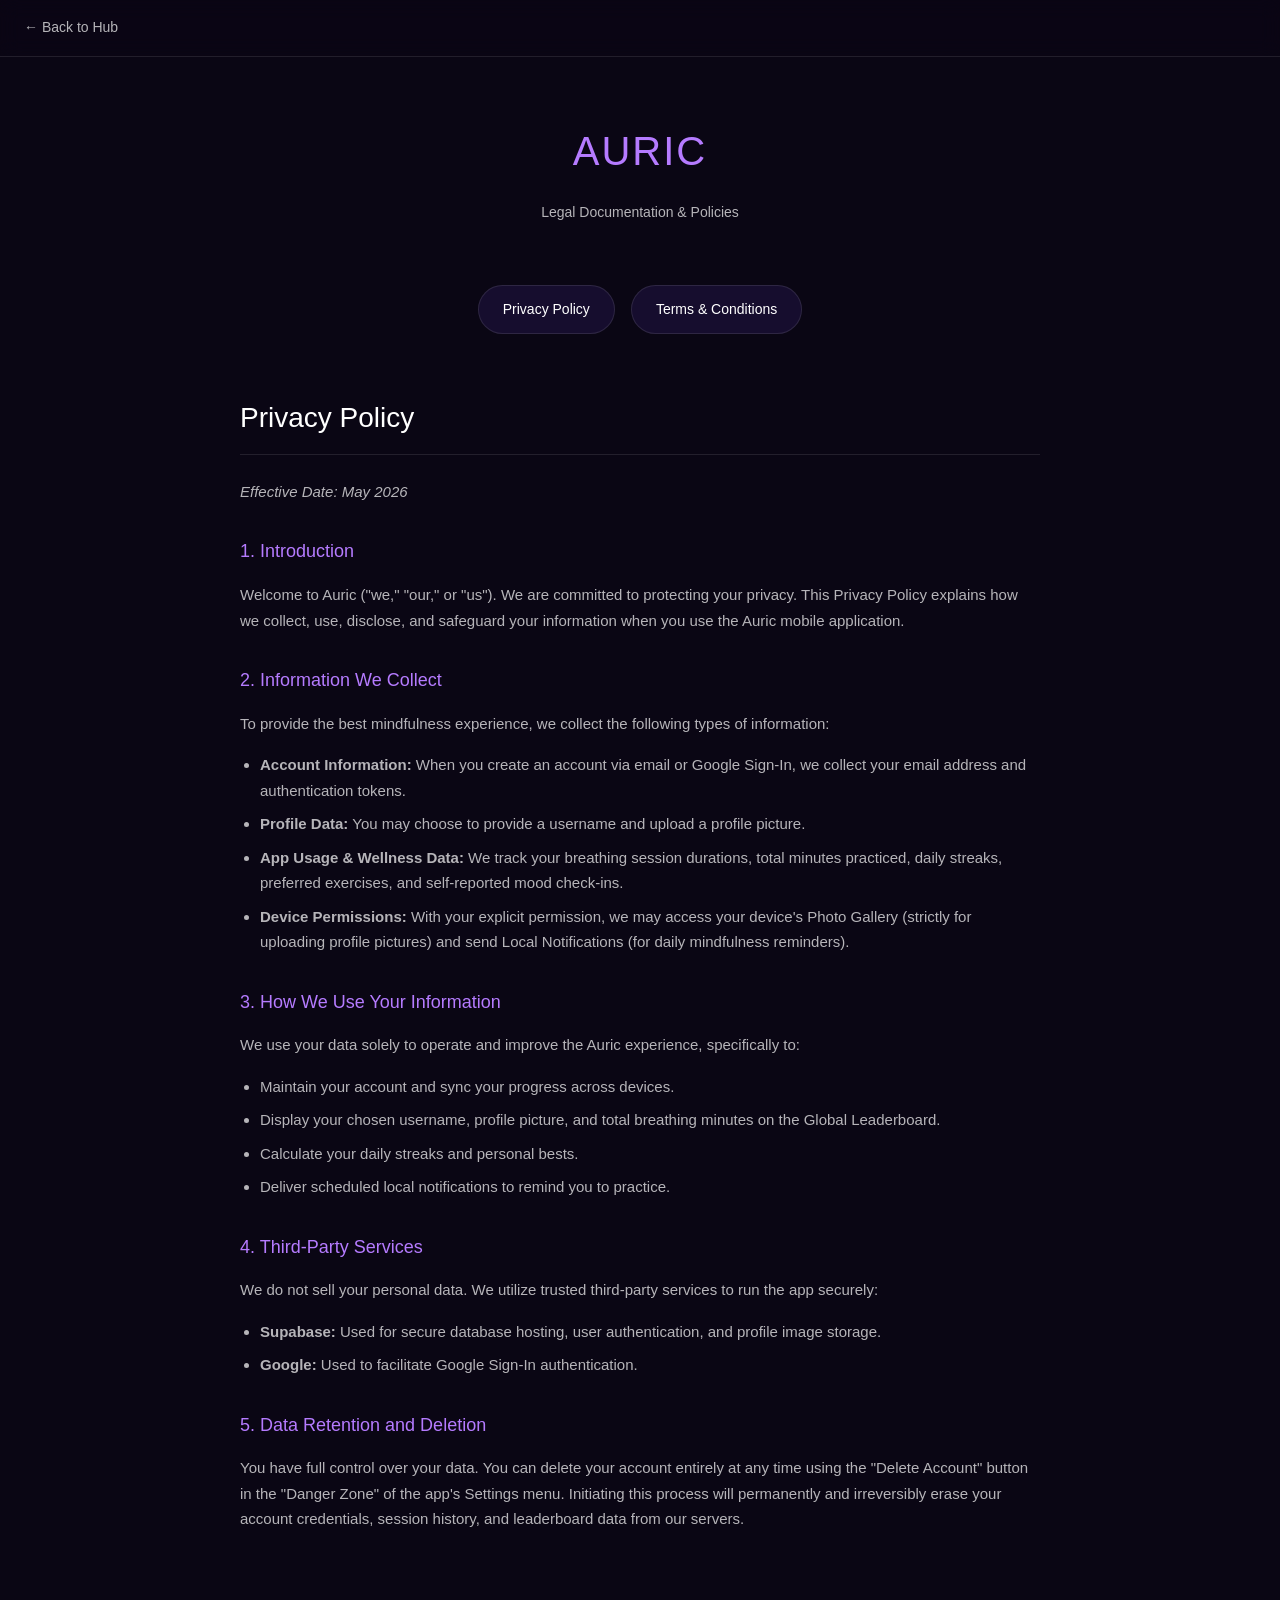
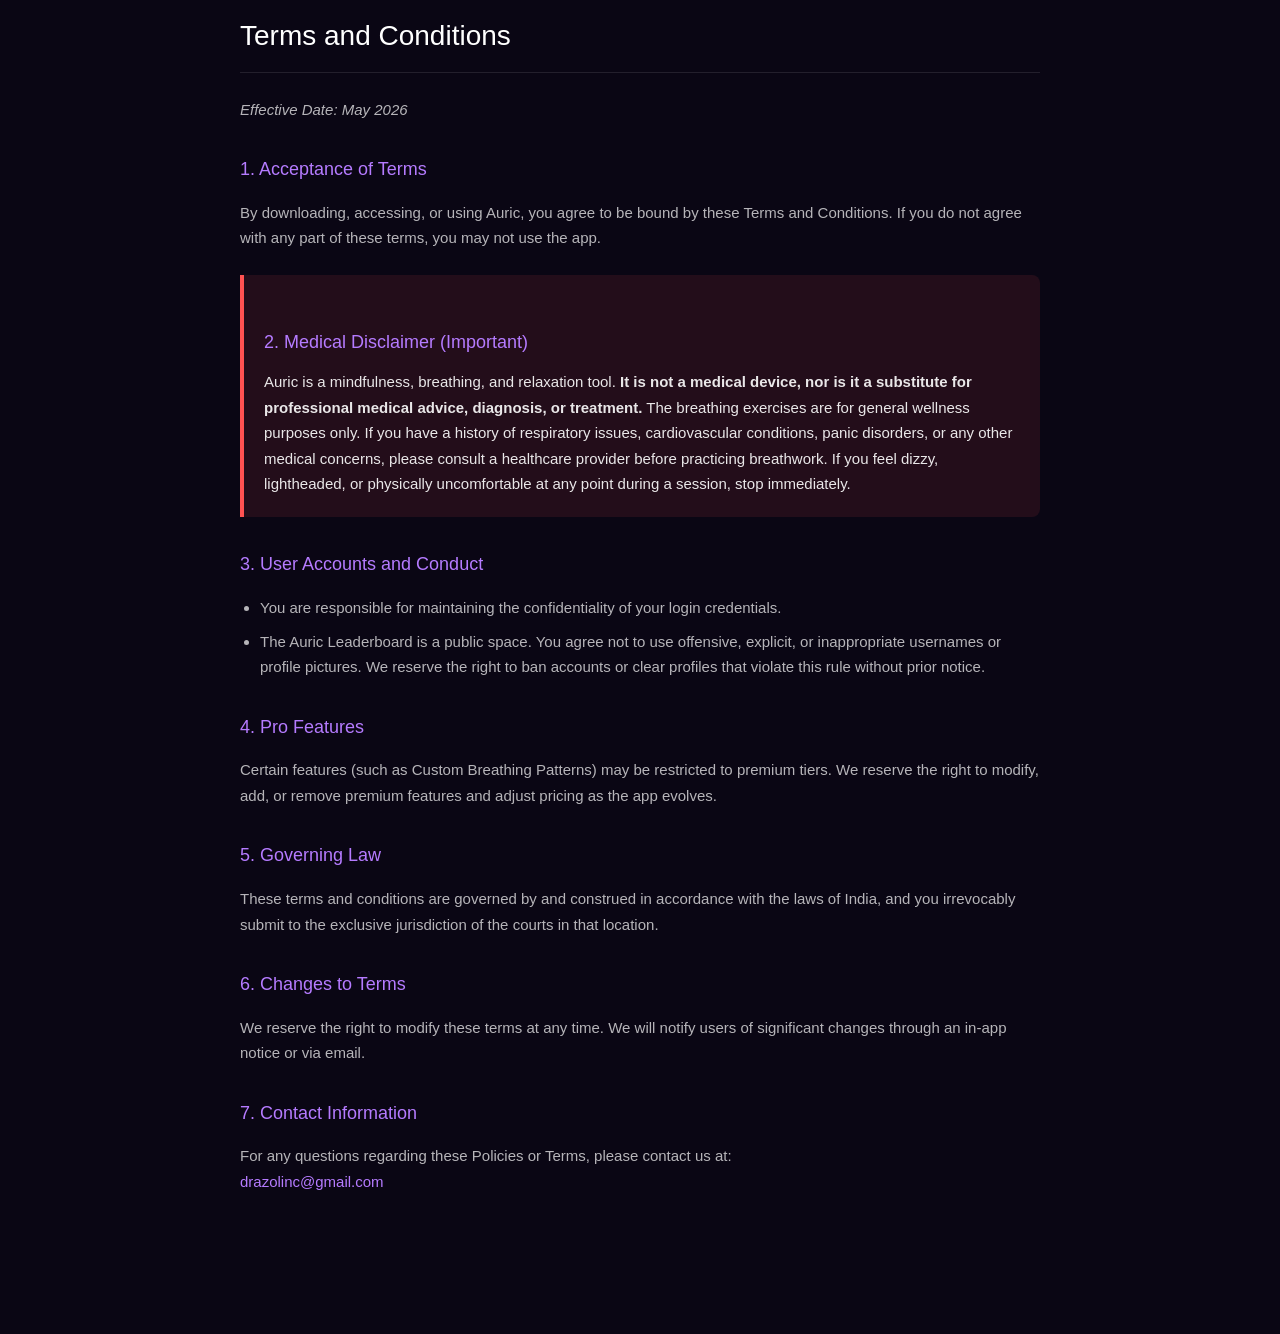
==== auric-legal.html @ 7bc7ded1 "Add files via upload" ====
<!DOCTYPE html>
<html lang="en">
<head>
    <meta charset="UTF-8">
    <meta name="viewport" content="width=device-width, initial-scale=1.0">
    <title>Auric - Legal Documentation</title>
    <style>
        :root {
            --bg-color: #0A0614;
            --surface-color: #160D2E;
            --primary-color: #B57BFF;
            --text-main: #FFFFFF;
            --text-muted: rgba(255, 255, 255, 0.7);
            --border-color: rgba(255, 255, 255, 0.1);
        }
        body {
            margin: 0;
            padding: 0;
            font-family: -apple-system, BlinkMacSystemFont, "Segoe UI", Roboto, Helvetica, Arial, sans-serif;
            background-color: var(--bg-color);
            color: var(--text-main);
            line-height: 1.7;
        }
        .navbar {
            background-color: rgba(10, 6, 20, 0.9);
            backdrop-filter: blur(10px);
            border-bottom: 1px solid var(--border-color);
            padding: 16px 24px;
            position: sticky;
            top: 0;
            z-index: 100;
            display: flex;
            align-items: center;
        }
        .back-link {
            color: var(--text-muted);
            text-decoration: none;
            font-size: 14px;
            display: flex;
            align-items: center;
            transition: color 0.2s ease;
        }
        .back-link:hover {
            color: var(--primary-color);
        }
        .container {
            max-width: 800px;
            margin: 0 auto;
            padding: 60px 24px;
        }
        .title-section {
            margin-bottom: 60px;
            text-align: center;
        }
        .title-section h1 {
            color: var(--primary-color);
            font-size: 40px;
            font-weight: 300;
            margin: 0 0 16px 0;
            letter-spacing: 2px;
        }
        .title-section p {
            color: var(--text-muted);
            font-size: 14px;
        }
        .nav-pills {
            display: flex;
            justify-content: center;
            gap: 16px;
            margin-bottom: 60px;
        }
        .nav-pills a {
            padding: 12px 24px;
            border-radius: 30px;
            background-color: var(--surface-color);
            color: var(--text-main);
            text-decoration: none;
            font-size: 14px;
            border: 1px solid var(--border-color);
            transition: all 0.2s ease;
        }
        .nav-pills a:hover {
            border-color: var(--primary-color);
            color: var(--primary-color);
        }
        section {
            margin-bottom: 80px;
        }
        h2 {
            font-size: 28px;
            font-weight: 300;
            border-bottom: 1px solid var(--border-color);
            padding-bottom: 12px;
            margin-bottom: 24px;
            color: #fff;
        }
        h3 {
            font-size: 18px;
            font-weight: 500;
            margin-top: 32px;
            margin-bottom: 12px;
            color: var(--primary-color);
        }
        p, li {
            color: var(--text-muted);
            font-size: 15px;
            margin-bottom: 16px;
        }
        ul {
            padding-left: 20px;
        }
        li {
            margin-bottom: 8px;
        }
        .disclaimer-box {
            background-color: rgba(255, 82, 82, 0.1);
            border-left: 4px solid #FF5252;
            padding: 20px;
            border-radius: 0 8px 8px 0;
            margin: 24px 0;
        }
        .disclaimer-box p {
            color: rgba(255, 255, 255, 0.9);
            margin: 0;
        }
        .contact-email {
            color: var(--primary-color);
            text-decoration: none;
        }
    </style>
</head>
<body>

    <nav class="navbar">
        <a href="index.html" class="back-link">← Back to Hub</a>
    </nav>

    <div class="container">
        <div class="title-section">
            <h1>AURIC</h1>
            <p>Legal Documentation & Policies</p>
        </div>

        <div class="nav-pills">
            <a href="#privacy">Privacy Policy</a>
            <a href="#terms">Terms & Conditions</a>
        </div>

        <section id="privacy">
            <h2>Privacy Policy</h2>
            <p><em>Effective Date: May 2026</em></p>

            <h3>1. Introduction</h3>
            <p>Welcome to Auric ("we," "our," or "us"). We are committed to protecting your privacy. This Privacy Policy explains how we collect, use, disclose, and safeguard your information when you use the Auric mobile application.</p>

            <h3>2. Information We Collect</h3>
            <p>To provide the best mindfulness experience, we collect the following types of information:</p>
            <ul>
                <li><strong>Account Information:</strong> When you create an account via email or Google Sign-In, we collect your email address and authentication tokens.</li>
                <li><strong>Profile Data:</strong> You may choose to provide a username and upload a profile picture.</li>
                <li><strong>App Usage & Wellness Data:</strong> We track your breathing session durations, total minutes practiced, daily streaks, preferred exercises, and self-reported mood check-ins.</li>
                <li><strong>Device Permissions:</strong> With your explicit permission, we may access your device's Photo Gallery (strictly for uploading profile pictures) and send Local Notifications (for daily mindfulness reminders).</li>
            </ul>

            <h3>3. How We Use Your Information</h3>
            <p>We use your data solely to operate and improve the Auric experience, specifically to:</p>
            <ul>
                <li>Maintain your account and sync your progress across devices.</li>
                <li>Display your chosen username, profile picture, and total breathing minutes on the Global Leaderboard.</li>
                <li>Calculate your daily streaks and personal bests.</li>
                <li>Deliver scheduled local notifications to remind you to practice.</li>
            </ul>

            <h3>4. Third-Party Services</h3>
            <p>We do not sell your personal data. We utilize trusted third-party services to run the app securely:</p>
            <ul>
                <li><strong>Supabase:</strong> Used for secure database hosting, user authentication, and profile image storage.</li>
                <li><strong>Google:</strong> Used to facilitate Google Sign-In authentication.</li>
            </ul>

            <h3>5. Data Retention and Deletion</h3>
            <p>You have full control over your data. You can delete your account entirely at any time using the "Delete Account" button in the "Danger Zone" of the app's Settings menu. Initiating this process will permanently and irreversibly erase your account credentials, session history, and leaderboard data from our servers.</p>
        </section>

        <section id="terms">
            <h2>Terms and Conditions</h2>
            <p><em>Effective Date: May 2026</em></p>

            <h3>1. Acceptance of Terms</h3>
            <p>By downloading, accessing, or using Auric, you agree to be bound by these Terms and Conditions. If you do not agree with any part of these terms, you may not use the app.</p>

            <div class="disclaimer-box">
                <h3>2. Medical Disclaimer (Important)</h3>
                <p>Auric is a mindfulness, breathing, and relaxation tool. <strong>It is not a medical device, nor is it a substitute for professional medical advice, diagnosis, or treatment.</strong> The breathing exercises are for general wellness purposes only. If you have a history of respiratory issues, cardiovascular conditions, panic disorders, or any other medical concerns, please consult a healthcare provider before practicing breathwork. If you feel dizzy, lightheaded, or physically uncomfortable at any point during a session, stop immediately.</p>
            </div>

            <h3>3. User Accounts and Conduct</h3>
            <ul>
                <li>You are responsible for maintaining the confidentiality of your login credentials.</li>
                <li>The Auric Leaderboard is a public space. You agree not to use offensive, explicit, or inappropriate usernames or profile pictures. We reserve the right to ban accounts or clear profiles that violate this rule without prior notice.</li>
            </ul>

            <h3>4. Pro Features</h3>
            <p>Certain features (such as Custom Breathing Patterns) may be restricted to premium tiers. We reserve the right to modify, add, or remove premium features and adjust pricing as the app evolves.</p>

            <h3>5. Governing Law</h3>
            <p>These terms and conditions are governed by and construed in accordance with the laws of India, and you irrevocably submit to the exclusive jurisdiction of the courts in that location.</p>

            <h3>6. Changes to Terms</h3>
            <p>We reserve the right to modify these terms at any time. We will notify users of significant changes through an in-app notice or via email.</p>

            <h3>7. Contact Information</h3>
            <p>For any questions regarding these Policies or Terms, please contact us at: <br>
            <a href="mailto:drazolinc@gmail.com" class="contact-email">drazolinc@gmail.com</a> </p>
        </section>
    </div>

</body>
</html>
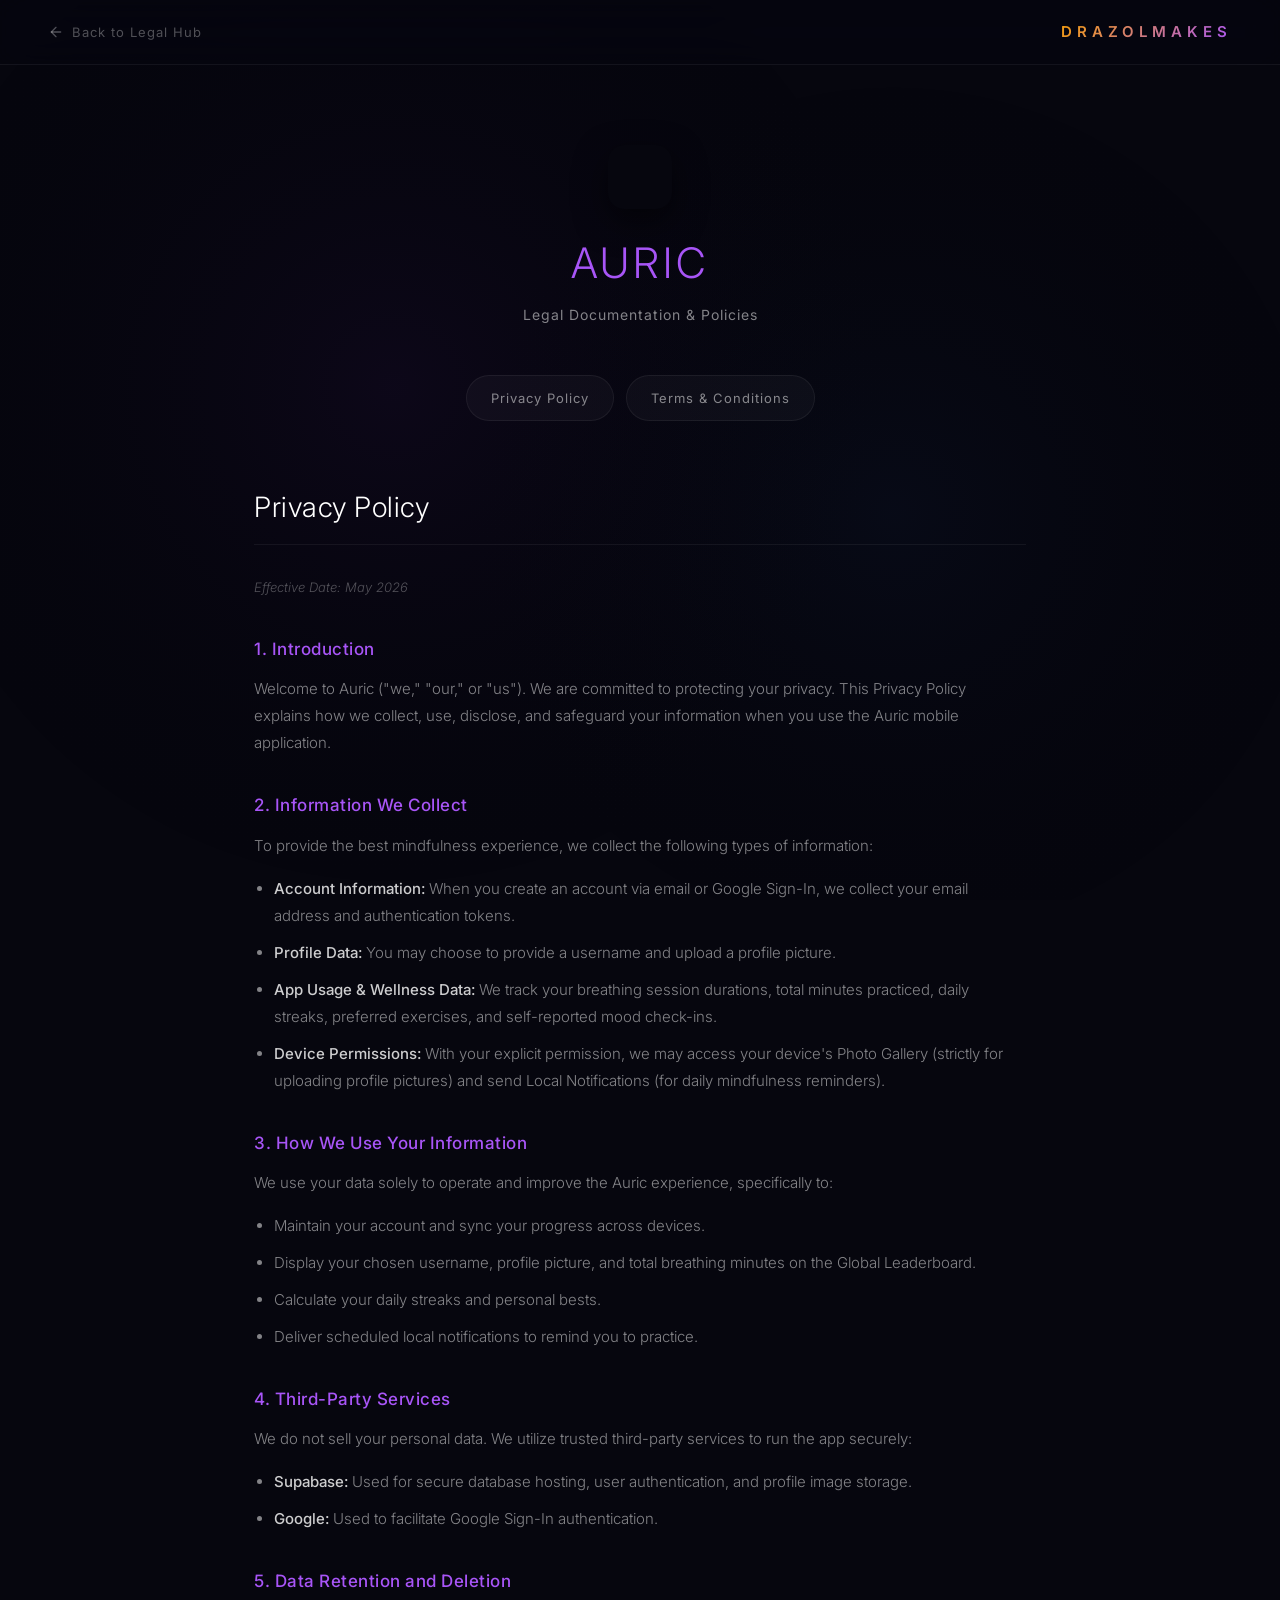
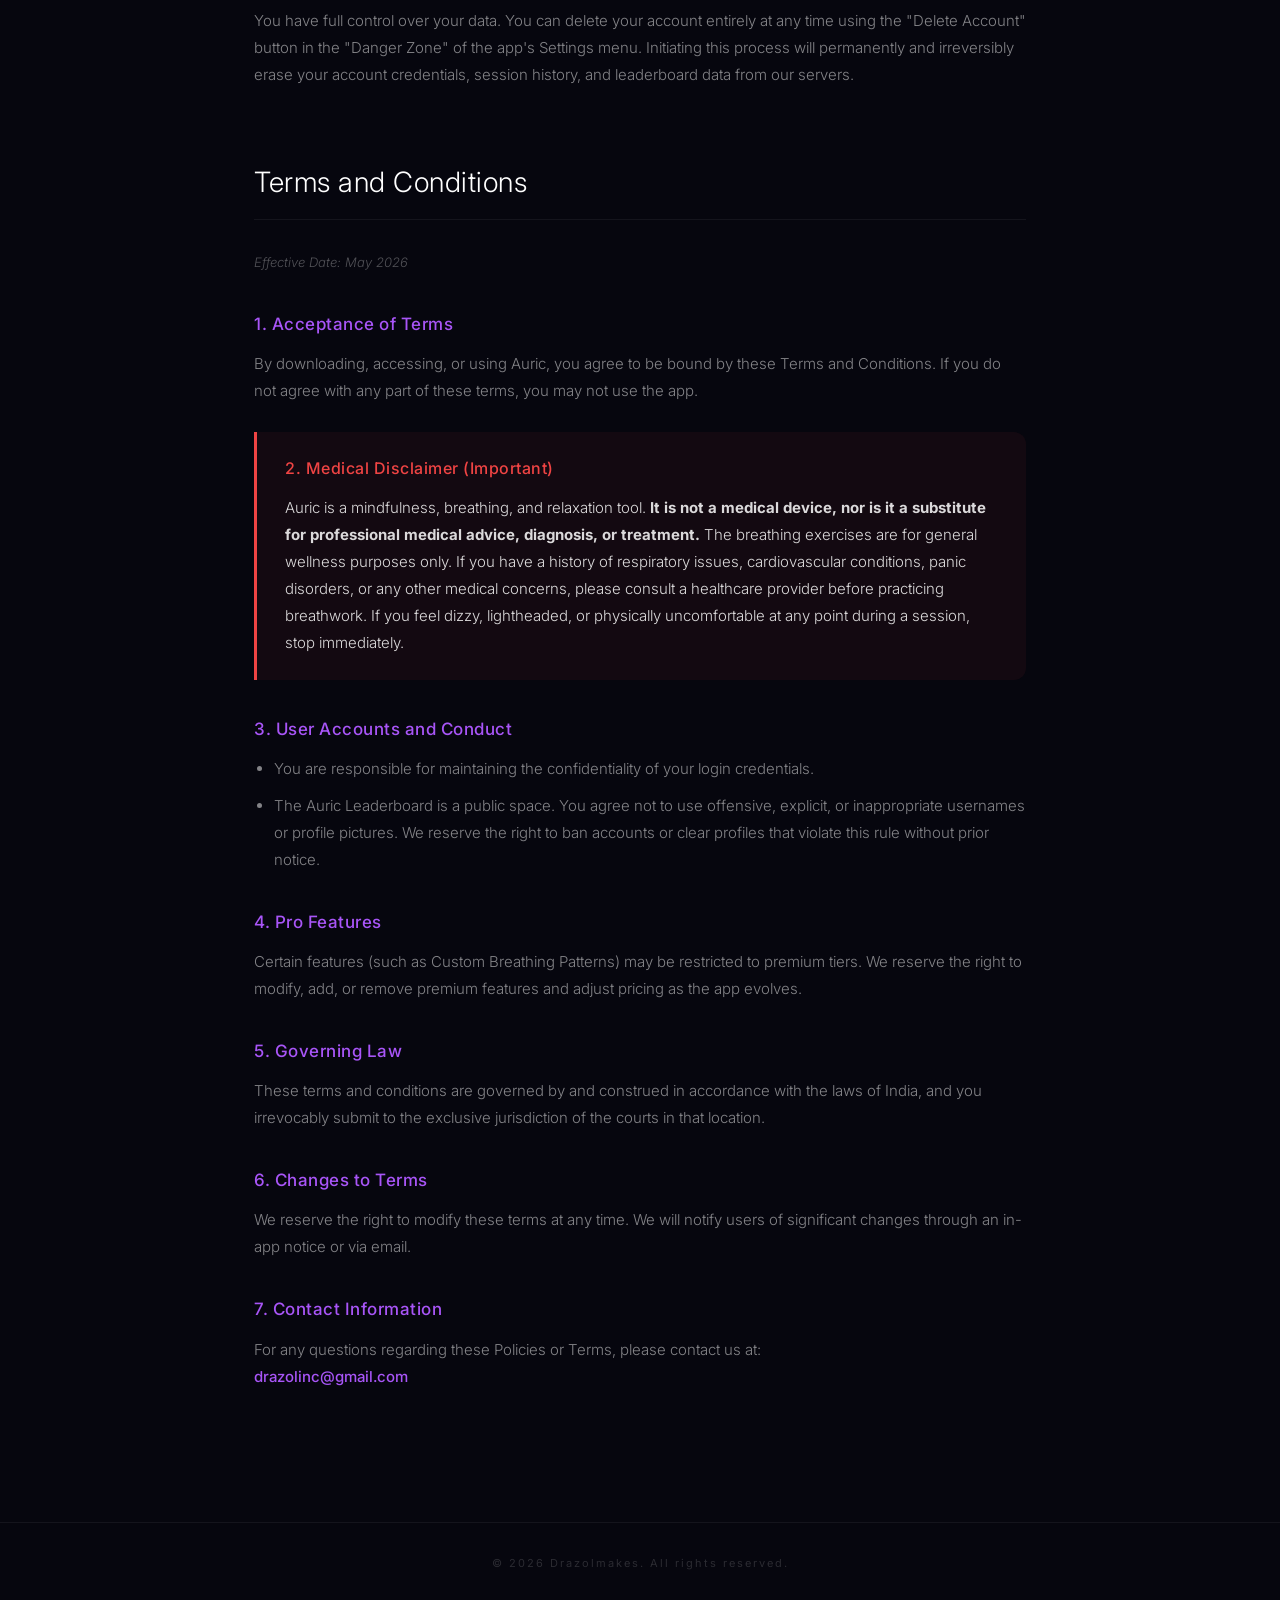
==== commit 5d59a3f3: "refactor: move site styles and scripts to external files and add new legal pages" ====
--- a/auric-legal.html
+++ b/auric-legal.html
@@ -1,219 +1,405 @@
-<!DOCTYPE html>
-<html lang="en">
-<head>
-    <meta charset="UTF-8">
-    <meta name="viewport" content="width=device-width, initial-scale=1.0">
-    <title>Auric - Legal Documentation</title>
-    <style>
-        :root {
-            --bg-color: #0A0614;
-            --surface-color: #160D2E;
-            --primary-color: #B57BFF;
-            --text-main: #FFFFFF;
-            --text-muted: rgba(255, 255, 255, 0.7);
-            --border-color: rgba(255, 255, 255, 0.1);
-        }
-        body {
-            margin: 0;
-            padding: 0;
-            font-family: -apple-system, BlinkMacSystemFont, "Segoe UI", Roboto, Helvetica, Arial, sans-serif;
-            background-color: var(--bg-color);
-            color: var(--text-main);
-            line-height: 1.7;
-        }
-        .navbar {
-            background-color: rgba(10, 6, 20, 0.9);
-            backdrop-filter: blur(10px);
-            border-bottom: 1px solid var(--border-color);
-            padding: 16px 24px;
-            position: sticky;
-            top: 0;
-            z-index: 100;
-            display: flex;
-            align-items: center;
-        }
-        .back-link {
-            color: var(--text-muted);
-            text-decoration: none;
-            font-size: 14px;
-            display: flex;
-            align-items: center;
-            transition: color 0.2s ease;
-        }
-        .back-link:hover {
-            color: var(--primary-color);
-        }
-        .container {
-            max-width: 800px;
-            margin: 0 auto;
-            padding: 60px 24px;
-        }
-        .title-section {
-            margin-bottom: 60px;
-            text-align: center;
-        }
-        .title-section h1 {
-            color: var(--primary-color);
-            font-size: 40px;
-            font-weight: 300;
-            margin: 0 0 16px 0;
-            letter-spacing: 2px;
-        }
-        .title-section p {
-            color: var(--text-muted);
-            font-size: 14px;
-        }
-        .nav-pills {
-            display: flex;
-            justify-content: center;
-            gap: 16px;
-            margin-bottom: 60px;
-        }
-        .nav-pills a {
-            padding: 12px 24px;
-            border-radius: 30px;
-            background-color: var(--surface-color);
-            color: var(--text-main);
-            text-decoration: none;
-            font-size: 14px;
-            border: 1px solid var(--border-color);
-            transition: all 0.2s ease;
-        }
-        .nav-pills a:hover {
-            border-color: var(--primary-color);
-            color: var(--primary-color);
-        }
-        section {
-            margin-bottom: 80px;
-        }
-        h2 {
-            font-size: 28px;
-            font-weight: 300;
-            border-bottom: 1px solid var(--border-color);
-            padding-bottom: 12px;
-            margin-bottom: 24px;
-            color: #fff;
-        }
-        h3 {
-            font-size: 18px;
-            font-weight: 500;
-            margin-top: 32px;
-            margin-bottom: 12px;
-            color: var(--primary-color);
-        }
-        p, li {
-            color: var(--text-muted);
-            font-size: 15px;
-            margin-bottom: 16px;
-        }
-        ul {
-            padding-left: 20px;
-        }
-        li {
-            margin-bottom: 8px;
-        }
-        .disclaimer-box {
-            background-color: rgba(255, 82, 82, 0.1);
-            border-left: 4px solid #FF5252;
-            padding: 20px;
-            border-radius: 0 8px 8px 0;
-            margin: 24px 0;
-        }
-        .disclaimer-box p {
-            color: rgba(255, 255, 255, 0.9);
-            margin: 0;
-        }
-        .contact-email {
-            color: var(--primary-color);
-            text-decoration: none;
-        }
-    </style>
-</head>
-<body>
-
-    <nav class="navbar">
-        <a href="index.html" class="back-link">← Back to Hub</a>
-    </nav>
-
-    <div class="container">
-        <div class="title-section">
-            <h1>AURIC</h1>
-            <p>Legal Documentation & Policies</p>
-        </div>
-
-        <div class="nav-pills">
-            <a href="#privacy">Privacy Policy</a>
-            <a href="#terms">Terms & Conditions</a>
-        </div>
-
-        <section id="privacy">
-            <h2>Privacy Policy</h2>
-            <p><em>Effective Date: May 2026</em></p>
-
-            <h3>1. Introduction</h3>
-            <p>Welcome to Auric ("we," "our," or "us"). We are committed to protecting your privacy. This Privacy Policy explains how we collect, use, disclose, and safeguard your information when you use the Auric mobile application.</p>
-
-            <h3>2. Information We Collect</h3>
-            <p>To provide the best mindfulness experience, we collect the following types of information:</p>
-            <ul>
-                <li><strong>Account Information:</strong> When you create an account via email or Google Sign-In, we collect your email address and authentication tokens.</li>
-                <li><strong>Profile Data:</strong> You may choose to provide a username and upload a profile picture.</li>
-                <li><strong>App Usage & Wellness Data:</strong> We track your breathing session durations, total minutes practiced, daily streaks, preferred exercises, and self-reported mood check-ins.</li>
-                <li><strong>Device Permissions:</strong> With your explicit permission, we may access your device's Photo Gallery (strictly for uploading profile pictures) and send Local Notifications (for daily mindfulness reminders).</li>
-            </ul>
-
-            <h3>3. How We Use Your Information</h3>
-            <p>We use your data solely to operate and improve the Auric experience, specifically to:</p>
-            <ul>
-                <li>Maintain your account and sync your progress across devices.</li>
-                <li>Display your chosen username, profile picture, and total breathing minutes on the Global Leaderboard.</li>
-                <li>Calculate your daily streaks and personal bests.</li>
-                <li>Deliver scheduled local notifications to remind you to practice.</li>
-            </ul>
-
-            <h3>4. Third-Party Services</h3>
-            <p>We do not sell your personal data. We utilize trusted third-party services to run the app securely:</p>
-            <ul>
-                <li><strong>Supabase:</strong> Used for secure database hosting, user authentication, and profile image storage.</li>
-                <li><strong>Google:</strong> Used to facilitate Google Sign-In authentication.</li>
-            </ul>
-
-            <h3>5. Data Retention and Deletion</h3>
-            <p>You have full control over your data. You can delete your account entirely at any time using the "Delete Account" button in the "Danger Zone" of the app's Settings menu. Initiating this process will permanently and irreversibly erase your account credentials, session history, and leaderboard data from our servers.</p>
-        </section>
-
-        <section id="terms">
-            <h2>Terms and Conditions</h2>
-            <p><em>Effective Date: May 2026</em></p>
-
-            <h3>1. Acceptance of Terms</h3>
-            <p>By downloading, accessing, or using Auric, you agree to be bound by these Terms and Conditions. If you do not agree with any part of these terms, you may not use the app.</p>
-
-            <div class="disclaimer-box">
-                <h3>2. Medical Disclaimer (Important)</h3>
-                <p>Auric is a mindfulness, breathing, and relaxation tool. <strong>It is not a medical device, nor is it a substitute for professional medical advice, diagnosis, or treatment.</strong> The breathing exercises are for general wellness purposes only. If you have a history of respiratory issues, cardiovascular conditions, panic disorders, or any other medical concerns, please consult a healthcare provider before practicing breathwork. If you feel dizzy, lightheaded, or physically uncomfortable at any point during a session, stop immediately.</p>
-            </div>
-
-            <h3>3. User Accounts and Conduct</h3>
-            <ul>
-                <li>You are responsible for maintaining the confidentiality of your login credentials.</li>
-                <li>The Auric Leaderboard is a public space. You agree not to use offensive, explicit, or inappropriate usernames or profile pictures. We reserve the right to ban accounts or clear profiles that violate this rule without prior notice.</li>
-            </ul>
-
-            <h3>4. Pro Features</h3>
-            <p>Certain features (such as Custom Breathing Patterns) may be restricted to premium tiers. We reserve the right to modify, add, or remove premium features and adjust pricing as the app evolves.</p>
-
-            <h3>5. Governing Law</h3>
-            <p>These terms and conditions are governed by and construed in accordance with the laws of India, and you irrevocably submit to the exclusive jurisdiction of the courts in that location.</p>
-
-            <h3>6. Changes to Terms</h3>
-            <p>We reserve the right to modify these terms at any time. We will notify users of significant changes through an in-app notice or via email.</p>
-
-            <h3>7. Contact Information</h3>
-            <p>For any questions regarding these Policies or Terms, please contact us at: <br>
-            <a href="mailto:drazolinc@gmail.com" class="contact-email">drazolinc@gmail.com</a> </p>
-        </section>
-    </div>
-
-</body>
+<!DOCTYPE html>
+<html lang="en">
+
+<head>
+  <meta charset="UTF-8">
+  <meta name="viewport" content="width=device-width, initial-scale=1.0">
+  <title>Auric — Legal Documentation</title>
+  <meta name="description"
+    content="Privacy Policy and Terms of Service for the Auric mindfulness and breathwork application.">
+  <link rel="icon" type="image/png" href="icon.png">
+  <link rel="stylesheet" href="styles.css">
+  <style>
+    /* ── Auric Legal Specific ── */
+    .legal-page {
+      min-height: 100vh;
+      display: flex;
+      flex-direction: column;
+    }
+
+    .legal-nav {
+      position: sticky;
+      top: 0;
+      z-index: 100;
+      padding: 20px 48px;
+      display: flex;
+      align-items: center;
+      justify-content: space-between;
+      background: rgba(6, 6, 14, 0.6);
+      backdrop-filter: blur(20px) saturate(1.5);
+      border-bottom: 1px solid var(--border);
+      animation: slideDown 0.8s ease forwards;
+    }
+
+    .back-link {
+      display: flex;
+      align-items: center;
+      gap: 8px;
+      font-size: 13px;
+      letter-spacing: 1px;
+      color: var(--text-muted);
+      transition: all 0.3s ease;
+    }
+
+    .back-link:hover {
+      color: var(--primary);
+      transform: translateX(-4px);
+    }
+
+    .legal-container {
+      max-width: 820px;
+      margin: 0 auto;
+      padding: 80px 24px 60px;
+      width: 100%;
+      flex: 1;
+    }
+
+    /* ── Title Section ── */
+    .title-section {
+      text-align: center;
+      margin-bottom: 48px;
+      animation: fadeInUp 0.8s ease both;
+    }
+
+    .title-icon {
+      width: 64px;
+      height: 64px;
+      border-radius: 16px;
+      background: var(--bg) url('icon.png') center/cover;
+      margin: 0 auto 20px;
+      box-shadow: 0 12px 32px rgba(0, 0, 0, 0.5);
+    }
+
+    .title-section h1 {
+      font-size: clamp(28px, 5vw, 42px);
+      font-weight: 300;
+      letter-spacing: 4px;
+      color: var(--primary);
+      margin-bottom: 8px;
+    }
+
+    .title-section .subtitle {
+      color: var(--text-secondary);
+      font-size: 14px;
+      letter-spacing: 1px;
+    }
+
+    /* ── Nav Pills ── */
+    .nav-pills {
+      display: flex;
+      justify-content: center;
+      gap: 12px;
+      margin-bottom: 64px;
+      animation: fadeInUp 0.8s 0.15s ease both;
+      flex-wrap: wrap;
+    }
+
+    .nav-pill {
+      padding: 12px 24px;
+      border-radius: var(--radius-pill);
+      background: var(--surface);
+      border: 1px solid var(--border);
+      font-size: 13px;
+      letter-spacing: 1px;
+      color: var(--text-secondary);
+      transition: all 0.3s ease;
+      font-weight: 400;
+    }
+
+    .nav-pill:hover {
+      border-color: rgba(168, 85, 247, 0.3);
+      color: var(--primary);
+      background: var(--primary-dim);
+      transform: translateY(-2px);
+    }
+
+    /* ── Content Sections ── */
+    .legal-section {
+      margin-bottom: 72px;
+      animation: fadeInUp 0.8s 0.3s ease both;
+    }
+
+    .legal-section h2 {
+      font-size: clamp(22px, 4vw, 28px);
+      font-weight: 300;
+      color: #fff;
+      padding-bottom: 14px;
+      margin-bottom: 28px;
+      border-bottom: 1px solid var(--border);
+      letter-spacing: 0.5px;
+    }
+
+    .legal-section h3 {
+      font-size: 17px;
+      font-weight: 500;
+      margin-top: 36px;
+      margin-bottom: 12px;
+      color: var(--primary);
+      letter-spacing: 0.5px;
+    }
+
+    .legal-section p {
+      color: var(--text-secondary);
+      font-size: 15px;
+      line-height: 1.8;
+      margin-bottom: 16px;
+      font-weight: 300;
+    }
+
+    .legal-section em {
+      color: var(--text-muted);
+      font-size: 13px;
+    }
+
+    .legal-section ul {
+      padding-left: 20px;
+      margin-bottom: 16px;
+    }
+
+    .legal-section li {
+      color: var(--text-secondary);
+      font-size: 15px;
+      line-height: 1.8;
+      margin-bottom: 10px;
+      font-weight: 300;
+    }
+
+    .legal-section li strong {
+      color: rgba(255, 255, 255, 0.8);
+      font-weight: 500;
+    }
+
+    /* ── Disclaimer Box ── */
+    .disclaimer-box {
+      background: rgba(239, 68, 68, 0.06);
+      border-left: 3px solid #ef4444;
+      border-radius: 0 var(--radius-sm) var(--radius-sm) 0;
+      padding: 24px 28px;
+      margin: 28px 0;
+    }
+
+    .disclaimer-box h3 {
+      color: #ef4444;
+      margin-top: 0;
+      font-size: 16px;
+    }
+
+    .disclaimer-box p {
+      color: rgba(255, 255, 255, 0.85);
+      margin-bottom: 0;
+    }
+
+    /* ── Contact Link ── */
+    .contact-email {
+      color: var(--primary);
+      text-decoration: none;
+      font-weight: 500;
+      transition: all 0.3s ease;
+      border-bottom: 1px solid transparent;
+    }
+
+    .contact-email:hover {
+      border-bottom-color: var(--primary);
+    }
+
+    /* ── Footer ── */
+    .legal-footer {
+      text-align: center;
+      padding: 32px 24px;
+      border-top: 1px solid var(--border);
+      margin-top: auto;
+    }
+
+    .legal-footer p {
+      color: rgba(255, 255, 255, 0.15);
+      font-size: 11px;
+      letter-spacing: 2px;
+    }
+
+    /* ── Responsive ── */
+    @media (max-width: 768px) {
+      .legal-nav {
+        padding: 16px 24px;
+      }
+
+      .legal-container {
+        padding: 48px 20px 40px;
+      }
+
+      .title-section {
+        margin-bottom: 36px;
+      }
+
+      .nav-pills {
+        margin-bottom: 40px;
+      }
+
+      .legal-section {
+        margin-bottom: 48px;
+      }
+
+      .disclaimer-box {
+        padding: 20px;
+      }
+    }
+  </style>
+</head>
+
+<body>
+  <canvas id="bg-canvas"></canvas>
+
+  <div class="legal-page">
+
+    <!-- Nav -->
+    <nav class="legal-nav">
+      <a href="legal.html" class="back-link">
+        <svg width="16" height="16" viewBox="0 0 24 24" fill="none" stroke="currentColor" stroke-width="2"
+          stroke-linecap="round" stroke-linejoin="round">
+          <path d="M19 12H5" />
+          <path d="M12 19l-7-7 7-7" />
+        </svg>
+        Back to Legal Hub
+      </a>
+      <div class="nav-logo">Drazolmakes</div>
+    </nav>
+
+    <!-- Content -->
+    <div class="legal-container">
+
+      <div class="title-section">
+        <div class="title-icon"></div>
+        <h1>AURIC</h1>
+        <p class="subtitle">Legal Documentation & Policies</p>
+      </div>
+
+      <div class="nav-pills">
+        <a href="#privacy" class="nav-pill">Privacy Policy</a>
+        <a href="#terms" class="nav-pill">Terms & Conditions</a>
+      </div>
+
+      <!-- Privacy Policy -->
+      <section class="legal-section" id="privacy">
+        <h2>Privacy Policy</h2>
+        <p><em>Effective Date: May 2026</em></p>
+
+        <h3>1. Introduction</h3>
+        <p>Welcome to Auric ("we," "our," or "us"). We are committed to protecting your privacy. This Privacy Policy
+          explains how we collect, use, disclose, and safeguard your information when you use the Auric mobile
+          application.</p>
+
+        <h3>2. Information We Collect</h3>
+        <p>To provide the best mindfulness experience, we collect the following types of information:</p>
+        <ul>
+          <li><strong>Account Information:</strong> When you create an account via email or Google Sign-In, we collect
+            your email address and authentication tokens.</li>
+          <li><strong>Profile Data:</strong> You may choose to provide a username and upload a profile picture.</li>
+          <li><strong>App Usage & Wellness Data:</strong> We track your breathing session durations, total minutes
+            practiced, daily streaks, preferred exercises, and self-reported mood check-ins.</li>
+          <li><strong>Device Permissions:</strong> With your explicit permission, we may access your device's Photo
+            Gallery (strictly for uploading profile pictures) and send Local Notifications (for daily mindfulness
+            reminders).</li>
+        </ul>
+
+        <h3>3. How We Use Your Information</h3>
+        <p>We use your data solely to operate and improve the Auric experience, specifically to:</p>
+        <ul>
+          <li>Maintain your account and sync your progress across devices.</li>
+          <li>Display your chosen username, profile picture, and total breathing minutes on the Global Leaderboard.</li>
+          <li>Calculate your daily streaks and personal bests.</li>
+          <li>Deliver scheduled local notifications to remind you to practice.</li>
+        </ul>
+
+        <h3>4. Third-Party Services</h3>
+        <p>We do not sell your personal data. We utilize trusted third-party services to run the app securely:</p>
+        <ul>
+          <li><strong>Supabase:</strong> Used for secure database hosting, user authentication, and profile image
+            storage.</li>
+          <li><strong>Google:</strong> Used to facilitate Google Sign-In authentication.</li>
+        </ul>
+
+        <h3>5. Data Retention and Deletion</h3>
+        <p>You have full control over your data. You can delete your account entirely at any time using the "Delete
+          Account" button in the "Danger Zone" of the app's Settings menu. Initiating this process will permanently and
+          irreversibly erase your account credentials, session history, and leaderboard data from our servers.</p>
+      </section>
+
+      <!-- Terms & Conditions -->
+      <section class="legal-section" id="terms">
+        <h2>Terms and Conditions</h2>
+        <p><em>Effective Date: May 2026</em></p>
+
+        <h3>1. Acceptance of Terms</h3>
+        <p>By downloading, accessing, or using Auric, you agree to be bound by these Terms and Conditions. If you do
+          not agree with any part of these terms, you may not use the app.</p>
+
+        <div class="disclaimer-box">
+          <h3>2. Medical Disclaimer (Important)</h3>
+          <p>Auric is a mindfulness, breathing, and relaxation tool. <strong>It is not a medical device, nor is it a
+              substitute for professional medical advice, diagnosis, or treatment.</strong> The breathing exercises are
+            for general wellness purposes only. If you have a history of respiratory issues, cardiovascular conditions,
+            panic disorders, or any other medical concerns, please consult a healthcare provider before practicing
+            breathwork. If you feel dizzy, lightheaded, or physically uncomfortable at any point during a session, stop
+            immediately.</p>
+        </div>
+
+        <h3>3. User Accounts and Conduct</h3>
+        <ul>
+          <li>You are responsible for maintaining the confidentiality of your login credentials.</li>
+          <li>The Auric Leaderboard is a public space. You agree not to use offensive, explicit, or inappropriate
+            usernames or profile pictures. We reserve the right to ban accounts or clear profiles that violate this rule
+            without prior notice.</li>
+        </ul>
+
+        <h3>4. Pro Features</h3>
+        <p>Certain features (such as Custom Breathing Patterns) may be restricted to premium tiers. We reserve the right
+          to modify, add, or remove premium features and adjust pricing as the app evolves.</p>
+
+        <h3>5. Governing Law</h3>
+        <p>These terms and conditions are governed by and construed in accordance with the laws of India, and you
+          irrevocably submit to the exclusive jurisdiction of the courts in that location.</p>
+
+        <h3>6. Changes to Terms</h3>
+        <p>We reserve the right to modify these terms at any time. We will notify users of significant changes through
+          an in-app notice or via email.</p>
+
+        <h3>7. Contact Information</h3>
+        <p>For any questions regarding these Policies or Terms, please contact us at:<br>
+          <a href="mailto:drazolinc@gmail.com" class="contact-email">drazolinc@gmail.com</a>
+        </p>
+      </section>
+
+    </div>
+
+    <footer class="legal-footer">
+      <p>&copy; 2026 Drazolmakes. All rights reserved.</p>
+    </footer>
+
+  </div>
+
+  <!-- Minimal canvas BG -->
+  <script>
+    const cvs = document.getElementById('bg-canvas'), ctx = cvs.getContext('2d');
+    let w = cvs.width = innerWidth, h = cvs.height = innerHeight, t = 0;
+    const orbs = [
+      { bx: .3, by: .4, r: .4, c: [128, 40, 200], a: .06, p: 0 },
+      { bx: .7, by: .6, r: .35, c: [59, 130, 246], a: .04, p: 3 }
+    ];
+    function draw() {
+      t += .003; ctx.clearRect(0, 0, w, h);
+      orbs.forEach(o => {
+        const x = o.bx * w + Math.sin(t + o.p) * w * .04;
+        const y = o.by * h + Math.cos(t + o.p) * h * .03;
+        const r = Math.max(20, o.r * w);
+        const g = ctx.createRadialGradient(x, y, 0, x, y, r);
+        g.addColorStop(0, `rgba(${o.c.join(',')},${o.a})`);
+        g.addColorStop(1, 'transparent');
+        ctx.beginPath(); ctx.fillStyle = g; ctx.arc(x, y, r, 0, Math.PI * 2); ctx.fill();
+      });
+      requestAnimationFrame(draw);
+    }
+    draw();
+    addEventListener('resize', () => { w = cvs.width = innerWidth; h = cvs.height = innerHeight; });
+  </script>
+</body>
+
 </html>
--- a/styles.css
+++ b/styles.css
@@ -0,0 +1,436 @@
+/* ══════════════════════════════════════
+   DRAZOLMAKES — DESIGN SYSTEM & STYLES
+   ══════════════════════════════════════ */
+@import url('https://fonts.googleapis.com/css2?family=Inter:wght@300;400;500;600;700&display=swap');
+
+:root {
+  --bg: #06060e;
+  --surface: rgba(255,255,255,0.03);
+  --surface-hover: rgba(255,255,255,0.06);
+  --border: rgba(255,255,255,0.06);
+  --border-hover: rgba(255,255,255,0.12);
+  --primary: #a855f7;
+  --primary-dim: rgba(168,85,247,0.15);
+  --primary-glow: rgba(168,85,247,0.4);
+  --accent: #f59e0b;
+  --accent-dim: rgba(245,158,11,0.12);
+  --blue: #3b82f6;
+  --green: #22c55e;
+  --text: #ffffff;
+  --text-secondary: rgba(255,255,255,0.5);
+  --text-muted: rgba(255,255,255,0.3);
+  --radius-sm: 12px;
+  --radius-md: 20px;
+  --radius-lg: 28px;
+  --radius-pill: 9999px;
+  --font: 'Inter', -apple-system, BlinkMacSystemFont, 'Segoe UI', sans-serif;
+}
+
+/* ── RESET ── */
+*, *::before, *::after { margin:0; padding:0; box-sizing:border-box; }
+html { scroll-behavior:smooth; scroll-padding-top:100px; }
+body {
+  background:var(--bg); color:var(--text); font-family:var(--font);
+  min-height:100vh; overflow-x:hidden; line-height:1.6;
+  -webkit-font-smoothing:antialiased; -moz-osx-font-smoothing:grayscale;
+}
+a { color:inherit; text-decoration:none; }
+button { font-family:var(--font); border:none; background:none; cursor:pointer; color:inherit; }
+img { display:block; max-width:100%; }
+
+/* ── CANVAS BG ── */
+#bg-canvas { position:fixed; inset:0; width:100%; height:100%; z-index:-1; pointer-events:none; }
+.page { position:relative; z-index:1; }
+
+/* ══════════════
+   ANIMATIONS
+   ══════════════ */
+@keyframes fadeInUp { from{opacity:0;transform:translateY(30px)} to{opacity:1;transform:translateY(0)} }
+@keyframes fadeIn { from{opacity:0} to{opacity:1} }
+@keyframes slideDown { from{opacity:0;transform:translateY(-20px)} to{opacity:1;transform:translateY(0)} }
+@keyframes breathe { 0%,100%{transform:scale(1);opacity:.3} 50%{transform:scale(1.15);opacity:.6} }
+@keyframes breatheRing { 0%,100%{transform:scale(1);opacity:.15} 50%{transform:scale(1.25);opacity:.35} }
+@keyframes pulse { 0%{box-shadow:0 0 0 0 rgba(168,85,247,.7)} 70%{box-shadow:0 0 0 8px rgba(168,85,247,0)} 100%{box-shadow:0 0 0 0 rgba(168,85,247,0)} }
+@keyframes float { 0%,100%{transform:translateY(0)} 50%{transform:translateY(-8px)} }
+@keyframes iconFloat { 0%,100%{transform:translateY(0)} 50%{transform:translateY(-6px)} }
+@keyframes shimmer { 0%{background-position:-200% 0} 100%{background-position:200% 0} }
+@keyframes gradientShift { 0%{background-position:0% 50%} 50%{background-position:100% 50%} 100%{background-position:0% 50%} }
+@keyframes typingPulse { 0%,100%{transform:scale(1);opacity:.4} 50%{transform:scale(1.3);opacity:1} }
+@keyframes reviewFloat { 0%{transform:translateY(6px) rotate(0deg)} 100%{transform:translateY(-6px) rotate(1deg)} }
+@keyframes staggerIn { from{opacity:0;transform:translateY(20px)} to{opacity:1;transform:translateY(0)} }
+
+/* Scroll reveal */
+.reveal { opacity:0; transform:translateY(40px); transition:all .8s cubic-bezier(.16,1,.3,1); }
+.reveal.active { opacity:1; transform:translateY(0); }
+.reveal-delay-1 { transition-delay:.1s; }
+.reveal-delay-2 { transition-delay:.2s; }
+.reveal-delay-3 { transition-delay:.3s; }
+
+/* ══════════════
+   NAVIGATION
+   ══════════════ */
+.nav {
+  position:sticky; top:0; z-index:100;
+  padding:20px 48px;
+  display:flex; align-items:center; justify-content:space-between;
+  background:rgba(6,6,14,.6); backdrop-filter:blur(20px) saturate(1.5);
+  border-bottom:1px solid var(--border);
+  animation:slideDown .8s ease forwards;
+}
+.nav-logo {
+  font-size:15px; font-weight:600; letter-spacing:5px; text-transform:uppercase;
+  background:linear-gradient(135deg,var(--accent),var(--primary));
+  -webkit-background-clip:text; -webkit-text-fill-color:transparent;
+  background-clip:text;
+}
+.nav-links { display:flex; gap:32px; align-items:center; }
+.nav-link {
+  font-size:13px; letter-spacing:2px; text-transform:uppercase;
+  color:var(--text-muted); transition:all .3s ease; position:relative; padding:4px 0;
+}
+.nav-link::after {
+  content:''; position:absolute; bottom:-2px; left:0; width:0; height:2px;
+  background:var(--primary); transition:width .3s ease; border-radius:2px;
+}
+.nav-link:hover { color:var(--text); }
+.nav-link:hover::after, .nav-link.active::after { width:100%; }
+.nav-link.active { color:var(--primary); }
+
+/* Hamburger */
+.hamburger { display:none; flex-direction:column; gap:5px; padding:8px; cursor:pointer; z-index:201; }
+.hamburger span { display:block; width:22px; height:2px; background:var(--text-secondary); border-radius:2px; transition:all .3s ease; }
+.hamburger.open span:nth-child(1) { transform:rotate(45deg) translate(5px,5px); }
+.hamburger.open span:nth-child(2) { opacity:0; }
+.hamburger.open span:nth-child(3) { transform:rotate(-45deg) translate(5px,-5px); }
+
+/* Mobile overlay */
+.mobile-overlay {
+  display:none; position:fixed; inset:0; z-index:200;
+  background:rgba(6,6,14,.95); backdrop-filter:blur(30px);
+  flex-direction:column; align-items:center; justify-content:center; gap:32px;
+  opacity:0; pointer-events:none; transition:opacity .4s ease;
+}
+.mobile-overlay.open { opacity:1; pointer-events:all; }
+.mobile-overlay a {
+  font-size:24px; font-weight:300; letter-spacing:6px; color:var(--text-secondary);
+  transition:all .3s ease; transform:translateY(20px); opacity:0;
+}
+.mobile-overlay.open a { animation:staggerIn .5s ease forwards; }
+.mobile-overlay.open a:nth-child(1) { animation-delay:.1s; }
+.mobile-overlay.open a:nth-child(2) { animation-delay:.2s; }
+.mobile-overlay.open a:nth-child(3) { animation-delay:.3s; }
+.mobile-overlay a:hover { color:var(--primary); transform:translateX(8px); }
+
+/* ══════════════
+   HERO
+   ══════════════ */
+.hero {
+  min-height:90vh; display:flex; flex-direction:column; align-items:center; justify-content:center;
+  text-align:center; padding:120px 48px 80px; max-width:1000px; margin:0 auto; position:relative;
+}
+.hero-tag {
+  font-size:12px; letter-spacing:5px; color:var(--text-muted); text-transform:uppercase;
+  margin-bottom:28px; animation:fadeIn 1s .2s both;
+}
+.hero h1 {
+  font-size:clamp(40px,7.5vw,80px); font-weight:300; line-height:1.08; letter-spacing:-2px;
+  margin-bottom:28px; animation:fadeInUp 1s .4s both;
+}
+.hero h1 .gradient-text {
+  background:linear-gradient(135deg,var(--blue),var(--primary),var(--accent));
+  background-size:200% 200%; animation:gradientShift 6s ease infinite;
+  -webkit-background-clip:text; -webkit-text-fill-color:transparent; background-clip:text;
+  font-weight:400;
+}
+.hero-desc {
+  font-size:18px; font-weight:300; color:var(--text-secondary); max-width:560px;
+  line-height:1.8; margin-bottom:48px; animation:fadeInUp 1s .6s both;
+}
+
+/* Breathing visualizer */
+.breath-visualizer {
+  position:relative; width:120px; height:120px; margin-bottom:48px; animation:fadeIn 1.5s 1s both;
+}
+.breath-ring {
+  position:absolute; inset:0; border-radius:50%;
+  border:1px solid rgba(168,85,247,.2); animation:breathe 6s ease-in-out infinite;
+}
+.breath-ring:nth-child(2) { inset:10px; animation:breatheRing 6s ease-in-out .5s infinite; border-color:rgba(59,130,246,.2); }
+.breath-ring:nth-child(3) { inset:20px; animation:breatheRing 6s ease-in-out 1s infinite; border-color:rgba(245,158,11,.2); }
+.breath-core {
+  position:absolute; inset:35px; border-radius:50%;
+  background:radial-gradient(circle,rgba(168,85,247,.15),transparent);
+  animation:breathe 6s ease-in-out infinite;
+}
+
+/* CTA button */
+.cta-btn {
+  display:inline-flex; align-items:center; gap:12px;
+  padding:18px 36px; border-radius:var(--radius-pill);
+  background:var(--primary-dim); border:1px solid rgba(168,85,247,.4);
+  color:var(--primary); font-size:12px; letter-spacing:3px; font-weight:500;
+  transition:all .4s cubic-bezier(.16,1,.3,1); animation:fadeInUp 1s .8s both;
+}
+.cta-btn svg { transition:transform .3s ease; }
+.cta-btn:hover {
+  background:rgba(168,85,247,.25); border-color:rgba(168,85,247,.7);
+  color:#fff; transform:translateY(-3px);
+  box-shadow:0 12px 40px rgba(168,85,247,.3);
+}
+.cta-btn:hover svg { transform:translateX(4px); }
+
+/* ══════════════
+   SECTIONS
+   ══════════════ */
+.section { padding:100px 48px; }
+.section-label {
+  font-size:12px; letter-spacing:6px; color:var(--text-muted); text-align:center;
+  margin-bottom:56px; text-transform:uppercase;
+}
+.divider { height:1px; background:linear-gradient(90deg,transparent,var(--border),transparent); margin:0 48px; }
+
+/* ══════════════
+   APP SHOWCASE
+   ══════════════ */
+.app-showcase-wrapper { display:flex; align-items:flex-start; gap:40px; max-width:1200px; margin:0 auto; }
+
+.app-card {
+  flex:1.5; display:flex; gap:36px; padding:44px;
+  border:1px solid var(--border); border-radius:var(--radius-lg);
+  background:var(--surface); backdrop-filter:blur(20px);
+  transition:all .5s cubic-bezier(.16,1,.3,1);
+}
+.app-card:hover { background:var(--surface-hover); border-color:rgba(168,85,247,.2); box-shadow:0 24px 60px rgba(0,0,0,.4); }
+
+.app-icon {
+  width:96px; height:96px; border-radius:22px; flex-shrink:0;
+  background:var(--bg) url('icon.png') center/cover;
+  box-shadow:0 12px 40px rgba(0,0,0,.5); animation:iconFloat 5s ease-in-out infinite;
+  transition:all .5s ease;
+}
+.app-card:hover .app-icon { animation:none; transform:scale(1.05) rotate(2deg); }
+
+.app-info { flex:1; }
+.app-name {
+  font-size:28px; font-weight:400; letter-spacing:3px; margin-bottom:14px;
+  display:flex; align-items:center; gap:14px; flex-wrap:wrap;
+}
+.app-status {
+  display:inline-flex; align-items:center; gap:6px;
+  font-size:10px; letter-spacing:2px; font-weight:500; color:var(--green);
+  background:rgba(34,197,94,.1); padding:5px 12px; border-radius:var(--radius-pill);
+}
+.status-dot { width:6px; height:6px; border-radius:50%; background:var(--green); animation:pulse 2s infinite; }
+.app-desc { font-size:16px; color:var(--text-secondary); line-height:1.7; font-weight:300; margin-bottom:24px; }
+
+.feature-grid { display:grid; grid-template-columns:1fr 1fr; gap:14px; margin-bottom:28px; }
+.feature-item {
+  display:flex; align-items:center; gap:10px;
+  font-size:13px; color:rgba(255,255,255,.7); font-weight:400;
+}
+.feature-icon {
+  width:28px; height:28px; border-radius:8px; display:flex; align-items:center; justify-content:center;
+  background:var(--primary-dim); color:var(--primary); flex-shrink:0;
+}
+
+.download-btn {
+  display:inline-flex; align-items:center; gap:10px;
+  padding:14px 28px; border-radius:var(--radius-sm);
+  background:linear-gradient(135deg,rgba(168,85,247,.15),rgba(59,130,246,.1));
+  border:1px solid rgba(168,85,247,.3); color:#fff;
+  font-size:13px; letter-spacing:2px; font-weight:500; transition:all .4s ease;
+}
+.download-btn:hover {
+  background:linear-gradient(135deg,rgba(168,85,247,.25),rgba(59,130,246,.15));
+  border-color:rgba(168,85,247,.6); transform:translateY(-2px);
+  box-shadow:0 8px 30px rgba(168,85,247,.2);
+}
+
+/* Reviews */
+.reviews-column { flex:.8; display:flex; flex-direction:column; gap:18px; }
+.review-bubble {
+  background:linear-gradient(145deg,rgba(255,255,255,.04),rgba(255,255,255,.01));
+  border:1px solid rgba(168,85,247,.12); border-radius:var(--radius-md);
+  padding:22px; backdrop-filter:blur(10px);
+  opacity:0; animation:staggerIn .6s ease forwards, reviewFloat 7s alternate infinite ease-in-out;
+}
+.review-bubble:nth-child(1) { animation-delay:0s,.6s; }
+.review-bubble:nth-child(2) { animation-delay:.15s,.75s; margin-left:24px; }
+.review-bubble:nth-child(3) { animation-delay:.3s,.9s; margin-left:8px; }
+.review-stars { color:var(--accent); font-size:11px; margin-bottom:10px; letter-spacing:3px; }
+.review-text { font-size:14px; font-weight:300; color:rgba(255,255,255,.85); line-height:1.6; margin-bottom:10px; font-style:italic; }
+.review-user { font-size:11px; color:var(--primary); letter-spacing:1px; font-weight:500; }
+
+/* ══════════════
+   QUIZ MODAL
+   ══════════════ */
+.quiz-modal-overlay {
+  position:fixed; inset:0; z-index:1000;
+  background:rgba(6,6,14,.85); backdrop-filter:blur(20px);
+  display:flex; align-items:center; justify-content:center;
+  opacity:0; pointer-events:none; transition:opacity .4s ease;
+}
+.quiz-modal-overlay.active { opacity:1; pointer-events:all; }
+
+.quiz-wrapper {
+  width:100%; max-width:680px; margin:20px;
+  background:rgba(15,15,22,.95); border:1px solid rgba(168,85,247,.15);
+  border-radius:var(--radius-lg); padding:52px 44px;
+  box-shadow:0 40px 80px rgba(0,0,0,.8);
+  min-height:380px; display:flex; flex-direction:column; justify-content:center;
+  transform:scale(.95) translateY(20px);
+  transition:all .5s cubic-bezier(.23,1,.32,1); position:relative; overflow:hidden;
+}
+.quiz-modal-overlay.active .quiz-wrapper { transform:scale(1) translateY(0); }
+
+.quiz-close-btn {
+  position:absolute; top:20px; right:20px;
+  color:var(--text-muted); font-size:22px; transition:all .3s ease; z-index:10;
+  width:36px; height:36px; display:flex; align-items:center; justify-content:center;
+  border-radius:50%; background:rgba(255,255,255,.03);
+}
+.quiz-close-btn:hover { color:#fff; transform:rotate(90deg); background:rgba(255,255,255,.08); }
+
+.quiz-progress-track { position:absolute; top:0; left:0; width:100%; height:3px; background:rgba(255,255,255,.03); }
+.quiz-progress { height:100%; background:linear-gradient(90deg,var(--blue),var(--primary)); transition:width .5s ease; box-shadow:0 0 12px var(--primary-glow); width:0%; }
+
+.quiz-step-text { font-size:11px; letter-spacing:4px; color:var(--primary); margin-bottom:16px; animation:fadeIn .4s; }
+.quiz-question { font-size:26px; font-weight:300; margin-bottom:32px; color:#fff; line-height:1.35; animation:fadeIn .4s; }
+.quiz-options { display:grid; gap:10px; animation:fadeIn .5s; }
+.quiz-btn {
+  padding:18px 22px; border-radius:var(--radius-sm);
+  background:rgba(255,255,255,.02); border:1px solid var(--border);
+  color:rgba(255,255,255,.8); font-size:15px; font-weight:300;
+  transition:all .3s ease; text-align:left;
+  display:flex; align-items:center; justify-content:space-between;
+}
+.quiz-btn:hover {
+  background:var(--primary-dim); border-color:rgba(168,85,247,.3);
+  transform:translateX(6px); color:#fff;
+}
+.quiz-btn:hover .arrow { opacity:1; transform:translateX(0); }
+.quiz-btn .arrow { opacity:.3; transition:all .3s ease; transform:translateX(-4px); }
+
+/* Prescription */
+.prescription-card { text-align:center; animation:fadeInUp .6s ease; }
+.rx-badge {
+  display:inline-block; font-size:10px; letter-spacing:4px; font-weight:600;
+  color:var(--accent); background:var(--accent-dim); padding:6px 16px;
+  border-radius:var(--radius-pill); margin-bottom:18px;
+}
+.rx-title { font-size:34px; font-weight:300; color:#fff; margin-bottom:8px; }
+.rx-app { font-size:13px; color:var(--blue); letter-spacing:3px; margin-bottom:20px; font-weight:500; }
+.rx-detail { font-size:12px; color:var(--primary); letter-spacing:2px; margin-bottom:28px; }
+.rx-desc { font-size:15px; color:var(--text-secondary); font-weight:300; margin-bottom:32px; line-height:1.7; padding:0 16px; }
+.rx-actions { display:flex; justify-content:center; gap:14px; flex-wrap:wrap; }
+.rx-btn-primary {
+  padding:14px 28px; border-radius:var(--radius-sm);
+  background:var(--primary-dim); border:1px solid rgba(168,85,247,.5);
+  color:#fff; font-size:12px; letter-spacing:2px; font-weight:500;
+  transition:all .4s ease; cursor:pointer;
+}
+.rx-btn-primary:hover { background:rgba(168,85,247,.3); transform:translateY(-2px); box-shadow:0 8px 24px rgba(168,85,247,.2); }
+.retake-link {
+  margin-top:24px; color:var(--text-muted); font-size:11px; letter-spacing:2px;
+  cursor:pointer; transition:color .3s ease; display:inline-block;
+}
+.retake-link:hover { color:var(--primary); }
+
+/* ══════════════
+   LEADERBOARD
+   ══════════════ */
+.leaderboard-wrapper {
+  max-width:620px; margin:0 auto;
+  background:var(--surface); border:1px solid var(--border);
+  border-radius:var(--radius-lg); padding:36px; backdrop-filter:blur(12px);
+}
+.lb-header { display:flex; justify-content:space-between; align-items:center; margin-bottom:20px; }
+.lb-title { font-size:16px; font-weight:400; color:#fff; letter-spacing:1px; }
+.lb-live-badge {
+  display:flex; align-items:center; gap:6px;
+  font-size:10px; font-weight:500; color:var(--green); letter-spacing:2px;
+  background:rgba(34,197,94,.08); padding:5px 12px; border-radius:var(--radius-pill); transition:.3s;
+}
+.lb-live-badge.offline { color:var(--text-muted); background:rgba(255,255,255,.03); }
+.lb-live-dot { width:6px; height:6px; background:var(--green); border-radius:50%; animation:pulse 2s infinite; }
+
+.lb-tabs { display:flex; gap:24px; margin-bottom:24px; border-bottom:1px solid var(--border); padding-bottom:12px; }
+.lb-tab {
+  font-size:11px; letter-spacing:2px; color:var(--text-muted); cursor:pointer;
+  transition:all .3s ease; padding-bottom:4px; position:relative; font-weight:500;
+}
+.lb-tab:hover { color:rgba(255,255,255,.7); }
+.lb-tab.active { color:var(--primary); }
+.lb-tab.active::after {
+  content:''; position:absolute; bottom:-13px; left:0; width:100%; height:2px;
+  background:var(--primary); border-radius:2px;
+}
+
+.lb-row {
+  display:flex; align-items:center; padding:14px 0;
+  border-bottom:1px solid rgba(255,255,255,.02);
+  transition:all .3s ease;
+}
+.lb-row:hover { background:rgba(255,255,255,.02); border-radius:8px; padding-left:8px; margin-left:-8px; }
+.lb-row:last-child { border-bottom:none; }
+.lb-rank { font-size:14px; color:var(--primary); font-weight:600; width:40px; }
+.lb-user { font-size:15px; color:rgba(255,255,255,.8); font-weight:300; flex:1; }
+.lb-score { font-size:13px; color:var(--blue); font-weight:500; letter-spacing:1px; }
+.lb-loading { font-size:13px; color:var(--text-muted); letter-spacing:1px; padding:20px 0; text-align:center; }
+
+/* ══════════════
+   FOOTER
+   ══════════════ */
+.main-footer {
+  text-align:center; padding:48px 24px 36px;
+  border-top:1px solid var(--border); margin-top:40px;
+}
+.footer-built {
+  font-size:11px; letter-spacing:4px; color:var(--text-muted); margin-bottom:24px;
+  display:flex; align-items:center; justify-content:center; gap:8px;
+}
+.footer-links { display:flex; justify-content:center; gap:28px; margin-bottom:16px; flex-wrap:wrap; }
+.footer-links a {
+  color:var(--text-muted); font-size:13px; letter-spacing:1px; transition:color .3s ease;
+}
+.footer-links a:hover { color:var(--primary); }
+.copyright { color:rgba(255,255,255,.15); font-size:11px; letter-spacing:2px; }
+
+/* ══════════════
+   RESPONSIVE
+   ══════════════ */
+@media(max-width:1024px) {
+  .app-showcase-wrapper { flex-direction:column; }
+  .reviews-column { flex-direction:row; flex-wrap:wrap; justify-content:center; }
+  .review-bubble { flex:1; min-width:240px; margin-left:0!important; }
+}
+@media(max-width:768px) {
+  .nav { padding:16px 24px; }
+  .nav-links { display:none; }
+  .hamburger { display:flex; }
+  .mobile-overlay { display:flex; }
+  .hero { padding:100px 24px 60px; min-height:80vh; }
+  .hero h1 { letter-spacing:-1px; }
+  .section { padding:60px 24px; }
+  .app-card { flex-direction:column; padding:28px; gap:24px; }
+  .app-icon { width:72px; height:72px; border-radius:18px; }
+  .app-name { font-size:24px; }
+  .feature-grid { grid-template-columns:1fr; gap:10px; }
+  .quiz-wrapper { padding:36px 24px; margin:16px; }
+  .quiz-question { font-size:22px; }
+  .divider { margin:0 24px; }
+  .leaderboard-wrapper { padding:24px; }
+  .reviews-column { flex-direction:column; }
+  .review-bubble { margin-left:0!important; }
+  .breath-visualizer { width:90px; height:90px; margin-bottom:36px; }
+  .breath-ring:nth-child(2) { inset:8px; }
+  .breath-ring:nth-child(3) { inset:16px; }
+  .breath-core { inset:26px; }
+}
+@media(max-width:480px) {
+  .hero { padding:80px 16px 40px; }
+  .section { padding:48px 16px; }
+  .app-card { padding:24px; }
+  .cta-btn { padding:16px 28px; font-size:11px; }
+  .download-btn { padding:12px 20px; font-size:12px; width:100%; justify-content:center; }
+}
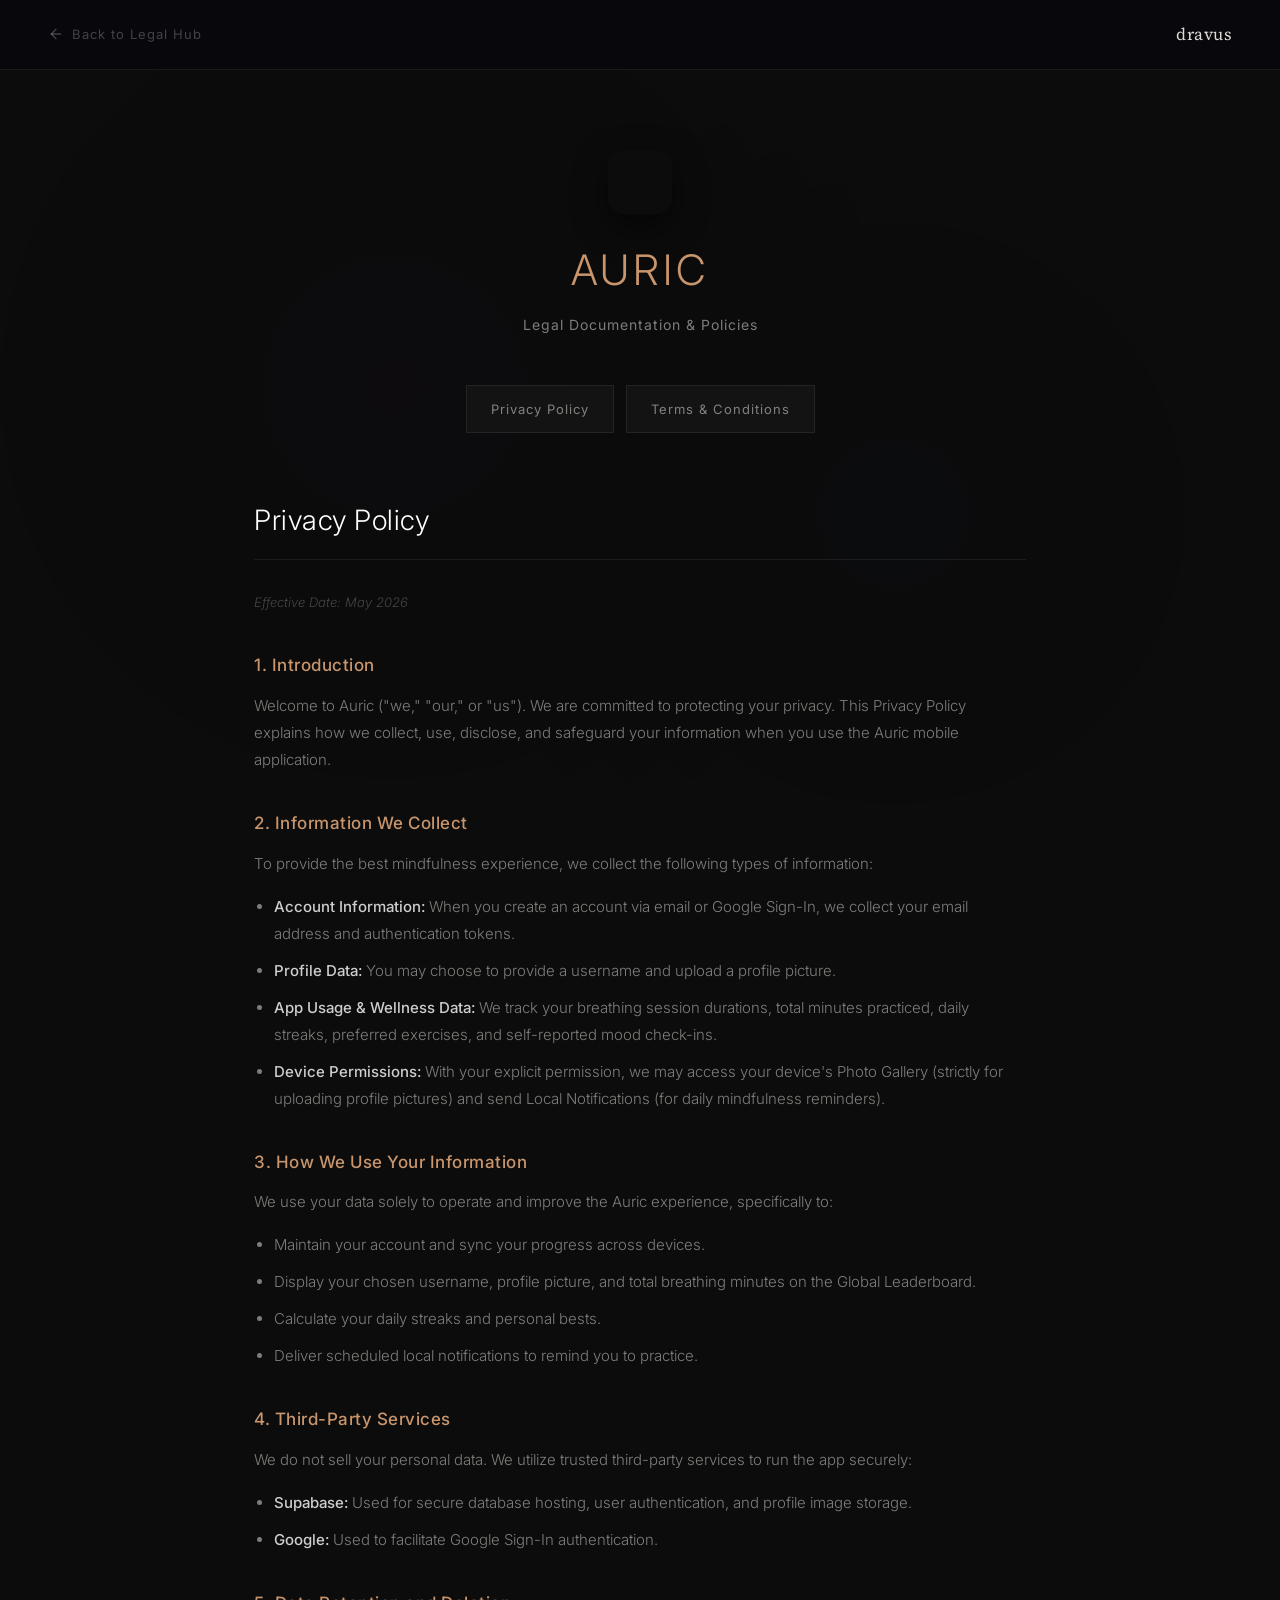
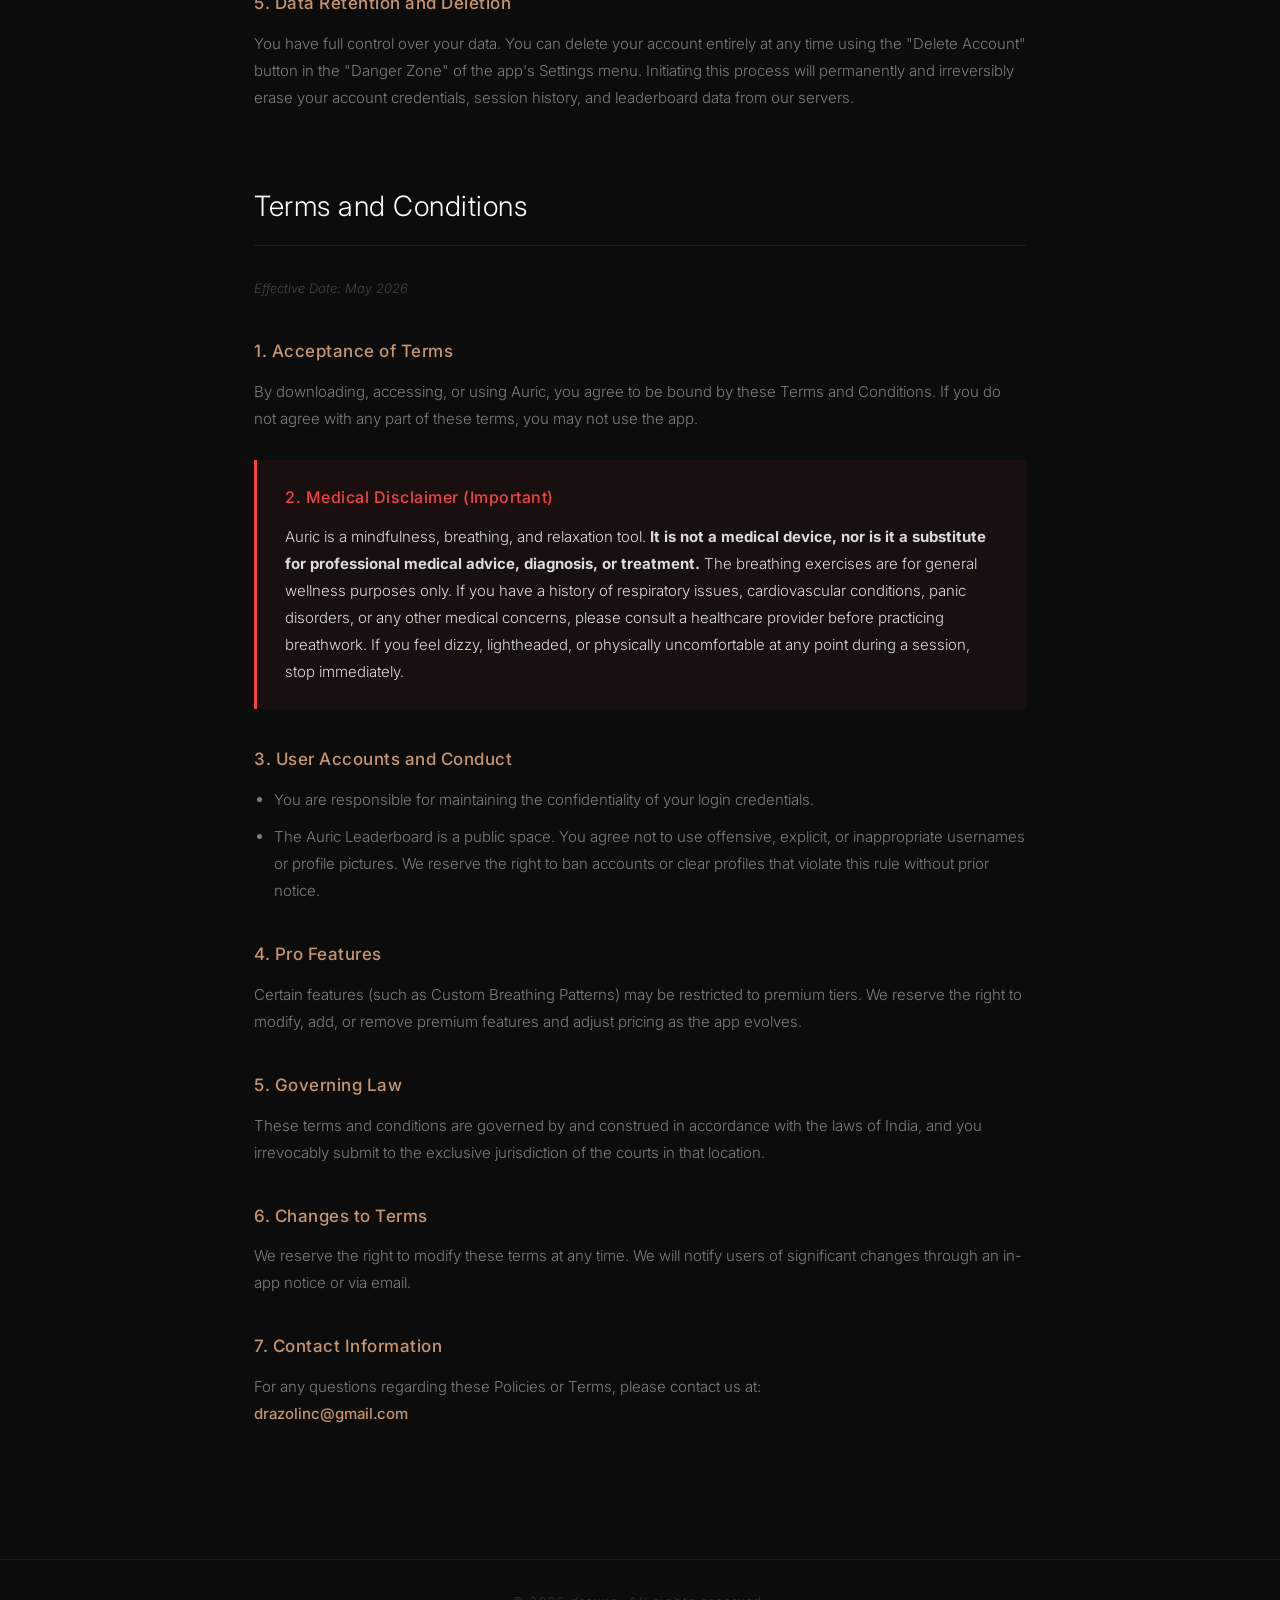
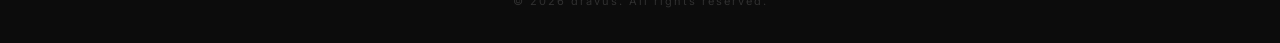
==== commit a87f6236: "Update branding from Drazolmakes to dravus" ====
--- a/auric-legal.html
+++ b/auric-legal.html
@@ -260,7 +260,7 @@
         </svg>
         Back to Legal Hub
       </a>
-      <div class="nav-logo">Drazolmakes</div>
+      <div class="nav-logo">dravus</div>
     </nav>
 
     <!-- Content -->
@@ -371,7 +371,7 @@
     </div>
 
     <footer class="legal-footer">
-      <p>&copy; 2026 Drazolmakes. All rights reserved.</p>
+      <p>&copy; 2026 dravus. All rights reserved.</p>
     </footer>
 
   </div>
@@ -402,4 +402,4 @@
   </script>
 </body>
 
-</html>+</html>
--- a/styles.css
+++ b/styles.css
@@ -1,70 +1,84 @@
 /* ══════════════════════════════════════
-   DRAZOLMAKES — DESIGN SYSTEM & STYLES
+   DRAZOLMAKES — STYLES
    ══════════════════════════════════════ */
-@import url('https://fonts.googleapis.com/css2?family=Inter:wght@300;400;500;600;700&display=swap');
+@import url('https://fonts.googleapis.com/css2?family=Source+Serif+4:ital,opsz,wght@0,8..60,300;0,8..60,400;0,8..60,600;1,8..60,400&family=Inter:wght@300;400;500&display=swap');
 
 :root {
-  --bg: #06060e;
-  --surface: rgba(255,255,255,0.03);
-  --surface-hover: rgba(255,255,255,0.06);
-  --border: rgba(255,255,255,0.06);
-  --border-hover: rgba(255,255,255,0.12);
-  --primary: #a855f7;
-  --primary-dim: rgba(168,85,247,0.15);
-  --primary-glow: rgba(168,85,247,0.4);
-  --accent: #f59e0b;
-  --accent-dim: rgba(245,158,11,0.12);
-  --blue: #3b82f6;
-  --green: #22c55e;
-  --text: #ffffff;
-  --text-secondary: rgba(255,255,255,0.5);
-  --text-muted: rgba(255,255,255,0.3);
-  --radius-sm: 12px;
-  --radius-md: 20px;
-  --radius-lg: 28px;
-  --radius-pill: 9999px;
-  --font: 'Inter', -apple-system, BlinkMacSystemFont, 'Segoe UI', sans-serif;
+  --bg: #0c0c0c;
+  --surface: #131313;
+  --surface-hover: #191919;
+  --border: rgba(255,255,255,0.07);
+  --border-hover: rgba(255,255,255,0.13);
+  --primary: #c8956c;
+  --primary-dim: rgba(200,149,108,0.08);
+  --green: #6b8f71;
+  --text: #dedad6;
+  --text-secondary: rgba(222,218,214,0.55);
+  --text-muted: rgba(222,218,214,0.28);
+  --font-heading: 'Source Serif 4', Georgia, serif;
+  --font-body: 'Inter', -apple-system, BlinkMacSystemFont, 'Segoe UI', sans-serif;
 }
 
 /* ── RESET ── */
 *, *::before, *::after { margin:0; padding:0; box-sizing:border-box; }
-html { scroll-behavior:smooth; scroll-padding-top:100px; }
+html { scroll-behavior:smooth; scroll-padding-top:80px; }
 body {
-  background:var(--bg); color:var(--text); font-family:var(--font);
-  min-height:100vh; overflow-x:hidden; line-height:1.6;
-  -webkit-font-smoothing:antialiased; -moz-osx-font-smoothing:grayscale;
+  background:var(--bg);
+  color:var(--text);
+  font-family:var(--font-body);
+  min-height:100vh;
+  overflow-x:hidden;
+  line-height:1.7;
+  font-size:15px;
+  font-weight:400;
+  -webkit-font-smoothing:antialiased;
+  -moz-osx-font-smoothing:grayscale;
 }
 a { color:inherit; text-decoration:none; }
-button { font-family:var(--font); border:none; background:none; cursor:pointer; color:inherit; }
+button { font-family:var(--font-body); border:none; background:none; cursor:pointer; color:inherit; }
 img { display:block; max-width:100%; }
 
 /* ── CANVAS BG ── */
-#bg-canvas { position:fixed; inset:0; width:100%; height:100%; z-index:-1; pointer-events:none; }
+#bg-canvas {
+  position:fixed; inset:0; width:100%; height:100%;
+  z-index:-1; pointer-events:none;
+  opacity:0.3;
+}
 .page { position:relative; z-index:1; }
 
-/* ══════════════
-   ANIMATIONS
-   ══════════════ */
-@keyframes fadeInUp { from{opacity:0;transform:translateY(30px)} to{opacity:1;transform:translateY(0)} }
-@keyframes fadeIn { from{opacity:0} to{opacity:1} }
-@keyframes slideDown { from{opacity:0;transform:translateY(-20px)} to{opacity:1;transform:translateY(0)} }
-@keyframes breathe { 0%,100%{transform:scale(1);opacity:.3} 50%{transform:scale(1.15);opacity:.6} }
-@keyframes breatheRing { 0%,100%{transform:scale(1);opacity:.15} 50%{transform:scale(1.25);opacity:.35} }
-@keyframes pulse { 0%{box-shadow:0 0 0 0 rgba(168,85,247,.7)} 70%{box-shadow:0 0 0 8px rgba(168,85,247,0)} 100%{box-shadow:0 0 0 0 rgba(168,85,247,0)} }
-@keyframes float { 0%,100%{transform:translateY(0)} 50%{transform:translateY(-8px)} }
-@keyframes iconFloat { 0%,100%{transform:translateY(0)} 50%{transform:translateY(-6px)} }
-@keyframes shimmer { 0%{background-position:-200% 0} 100%{background-position:200% 0} }
-@keyframes gradientShift { 0%{background-position:0% 50%} 50%{background-position:100% 50%} 100%{background-position:0% 50%} }
-@keyframes typingPulse { 0%,100%{transform:scale(1);opacity:.4} 50%{transform:scale(1.3);opacity:1} }
-@keyframes reviewFloat { 0%{transform:translateY(6px) rotate(0deg)} 100%{transform:translateY(-6px) rotate(1deg)} }
-@keyframes staggerIn { from{opacity:0;transform:translateY(20px)} to{opacity:1;transform:translateY(0)} }
+/* ── CURSOR (hidden — JS removed) ── */
+.cursor-dot, .cursor-glow { display:none !important; }
+
+/* ══════════════
+   ANIMATIONS — intentionally minimal
+   ══════════════ */
+@keyframes fadeInUp {
+  from { opacity:0; transform:translateY(16px); }
+  to { opacity:1; transform:translateY(0); }
+}
+@keyframes fadeIn {
+  from { opacity:0; }
+  to { opacity:1; }
+}
+@keyframes marqueeScroll {
+  0% { transform:translateX(0); }
+  100% { transform:translateX(-50%); }
+}
+@keyframes scrollWheel {
+  0% { opacity:1; transform:translateY(0); }
+  100% { opacity:0; transform:translateY(10px); }
+}
 
 /* Scroll reveal */
-.reveal { opacity:0; transform:translateY(40px); transition:all .8s cubic-bezier(.16,1,.3,1); }
-.reveal.active { opacity:1; transform:translateY(0); }
-.reveal-delay-1 { transition-delay:.1s; }
-.reveal-delay-2 { transition-delay:.2s; }
-.reveal-delay-3 { transition-delay:.3s; }
+.reveal {
+  opacity:0;
+  transform:translateY(16px);
+  transition:opacity 0.7s ease, transform 0.7s ease;
+}
+.reveal.active {
+  opacity:1;
+  transform:translateY(0);
+}
 
 /* ══════════════
    NAVIGATION
@@ -73,364 +87,783 @@
   position:sticky; top:0; z-index:100;
   padding:20px 48px;
   display:flex; align-items:center; justify-content:space-between;
-  background:rgba(6,6,14,.6); backdrop-filter:blur(20px) saturate(1.5);
+  background:rgba(12,12,12,0.92);
   border-bottom:1px solid var(--border);
-  animation:slideDown .8s ease forwards;
 }
 .nav-logo {
-  font-size:15px; font-weight:600; letter-spacing:5px; text-transform:uppercase;
-  background:linear-gradient(135deg,var(--accent),var(--primary));
-  -webkit-background-clip:text; -webkit-text-fill-color:transparent;
-  background-clip:text;
+  font-family:var(--font-heading);
+  font-size:17px;
+  font-weight:400;
+  letter-spacing:0.5px;
+  color:var(--text);
 }
 .nav-links { display:flex; gap:32px; align-items:center; }
 .nav-link {
-  font-size:13px; letter-spacing:2px; text-transform:uppercase;
-  color:var(--text-muted); transition:all .3s ease; position:relative; padding:4px 0;
+  font-size:12px;
+  letter-spacing:1.5px;
+  text-transform:uppercase;
+  color:var(--text-muted);
+  transition:color 0.3s ease;
+  position:relative;
+  padding:4px 0;
 }
 .nav-link::after {
-  content:''; position:absolute; bottom:-2px; left:0; width:0; height:2px;
-  background:var(--primary); transition:width .3s ease; border-radius:2px;
+  content:'';
+  position:absolute;
+  bottom:-2px; left:0;
+  width:0; height:1px;
+  background:var(--primary);
+  transition:width 0.3s ease;
 }
 .nav-link:hover { color:var(--text); }
-.nav-link:hover::after, .nav-link.active::after { width:100%; }
+.nav-link:hover::after,
+.nav-link.active::after { width:100%; }
 .nav-link.active { color:var(--primary); }
 
 /* Hamburger */
-.hamburger { display:none; flex-direction:column; gap:5px; padding:8px; cursor:pointer; z-index:201; }
-.hamburger span { display:block; width:22px; height:2px; background:var(--text-secondary); border-radius:2px; transition:all .3s ease; }
+.hamburger {
+  display:none;
+  flex-direction:column;
+  gap:5px; padding:8px;
+  cursor:pointer; z-index:201;
+}
+.hamburger span {
+  display:block; width:20px; height:1.5px;
+  background:var(--text-secondary);
+  transition:all 0.3s ease;
+}
 .hamburger.open span:nth-child(1) { transform:rotate(45deg) translate(5px,5px); }
 .hamburger.open span:nth-child(2) { opacity:0; }
 .hamburger.open span:nth-child(3) { transform:rotate(-45deg) translate(5px,-5px); }
 
 /* Mobile overlay */
 .mobile-overlay {
-  display:none; position:fixed; inset:0; z-index:200;
-  background:rgba(6,6,14,.95); backdrop-filter:blur(30px);
-  flex-direction:column; align-items:center; justify-content:center; gap:32px;
-  opacity:0; pointer-events:none; transition:opacity .4s ease;
+  display:none;
+  position:fixed; inset:0; z-index:200;
+  background:rgba(12,12,12,0.97);
+  flex-direction:column;
+  align-items:center;
+  justify-content:center;
+  gap:36px;
+  opacity:0;
+  pointer-events:none;
+  transition:opacity 0.3s ease;
 }
 .mobile-overlay.open { opacity:1; pointer-events:all; }
 .mobile-overlay a {
-  font-size:24px; font-weight:300; letter-spacing:6px; color:var(--text-secondary);
-  transition:all .3s ease; transform:translateY(20px); opacity:0;
-}
-.mobile-overlay.open a { animation:staggerIn .5s ease forwards; }
-.mobile-overlay.open a:nth-child(1) { animation-delay:.1s; }
-.mobile-overlay.open a:nth-child(2) { animation-delay:.2s; }
-.mobile-overlay.open a:nth-child(3) { animation-delay:.3s; }
-.mobile-overlay a:hover { color:var(--primary); transform:translateX(8px); }
+  font-family:var(--font-heading);
+  font-size:22px;
+  font-weight:300;
+  color:var(--text-secondary);
+  transition:color 0.3s ease;
+}
+.mobile-overlay a:hover { color:var(--primary); }
 
 /* ══════════════
    HERO
    ══════════════ */
+@keyframes phoneFloat {
+  0%, 100% { transform:translateY(0); }
+  50% { transform:translateY(-14px); }
+}
+
 .hero {
-  min-height:90vh; display:flex; flex-direction:column; align-items:center; justify-content:center;
-  text-align:center; padding:120px 48px 80px; max-width:1000px; margin:0 auto; position:relative;
+  min-height:85vh;
+  display:flex;
+  align-items:center;
+  justify-content:space-between;
+  gap:64px;
+  padding:120px 48px 80px;
+  max-width:1200px;
+  margin:0 auto;
+  position:relative;
+}
+.hero-content {
+  flex:1;
+  text-align:left;
+  max-width:540px;
 }
 .hero-tag {
-  font-size:12px; letter-spacing:5px; color:var(--text-muted); text-transform:uppercase;
-  margin-bottom:28px; animation:fadeIn 1s .2s both;
+  font-size:12px;
+  letter-spacing:3px;
+  color:var(--text-muted);
+  text-transform:uppercase;
+  margin-bottom:32px;
+  animation:fadeIn 0.8s 0.2s both;
 }
 .hero h1 {
-  font-size:clamp(40px,7.5vw,80px); font-weight:300; line-height:1.08; letter-spacing:-2px;
-  margin-bottom:28px; animation:fadeInUp 1s .4s both;
-}
+  font-family:var(--font-heading);
+  font-size:clamp(36px, 5.5vw, 64px);
+  font-weight:300;
+  line-height:1.15;
+  letter-spacing:-0.5px;
+  margin-bottom:28px;
+  color:var(--text);
+  animation:fadeInUp 0.8s 0.3s both;
+}
+/* Replaces animated gradient text with a solid warm accent + italic */
 .hero h1 .gradient-text {
-  background:linear-gradient(135deg,var(--blue),var(--primary),var(--accent));
-  background-size:200% 200%; animation:gradientShift 6s ease infinite;
-  -webkit-background-clip:text; -webkit-text-fill-color:transparent; background-clip:text;
+  color:var(--primary);
+  font-style:italic;
   font-weight:400;
 }
 .hero-desc {
-  font-size:18px; font-weight:300; color:var(--text-secondary); max-width:560px;
-  line-height:1.8; margin-bottom:48px; animation:fadeInUp 1s .6s both;
-}
-
-/* Breathing visualizer */
-.breath-visualizer {
-  position:relative; width:120px; height:120px; margin-bottom:48px; animation:fadeIn 1.5s 1s both;
-}
-.breath-ring {
-  position:absolute; inset:0; border-radius:50%;
-  border:1px solid rgba(168,85,247,.2); animation:breathe 6s ease-in-out infinite;
-}
-.breath-ring:nth-child(2) { inset:10px; animation:breatheRing 6s ease-in-out .5s infinite; border-color:rgba(59,130,246,.2); }
-.breath-ring:nth-child(3) { inset:20px; animation:breatheRing 6s ease-in-out 1s infinite; border-color:rgba(245,158,11,.2); }
-.breath-core {
-  position:absolute; inset:35px; border-radius:50%;
-  background:radial-gradient(circle,rgba(168,85,247,.15),transparent);
-  animation:breathe 6s ease-in-out infinite;
-}
-
-/* CTA button */
-.cta-btn {
-  display:inline-flex; align-items:center; gap:12px;
-  padding:18px 36px; border-radius:var(--radius-pill);
-  background:var(--primary-dim); border:1px solid rgba(168,85,247,.4);
-  color:var(--primary); font-size:12px; letter-spacing:3px; font-weight:500;
-  transition:all .4s cubic-bezier(.16,1,.3,1); animation:fadeInUp 1s .8s both;
-}
-.cta-btn svg { transition:transform .3s ease; }
-.cta-btn:hover {
-  background:rgba(168,85,247,.25); border-color:rgba(168,85,247,.7);
-  color:#fff; transform:translateY(-3px);
-  box-shadow:0 12px 40px rgba(168,85,247,.3);
-}
-.cta-btn:hover svg { transform:translateX(4px); }
+  font-size:16px;
+  font-weight:300;
+  color:var(--text-secondary);
+  max-width:460px;
+  line-height:1.85;
+  margin-bottom:40px;
+  animation:fadeInUp 0.8s 0.5s both;
+}
+
+/* ── PHONE MOCKUP ── */
+@keyframes phoneEntrance {
+  0% {
+    opacity:0;
+    transform:translateY(80px) rotateX(8deg) scale(0.92);
+  }
+  60% {
+    opacity:1;
+    transform:translateY(-8px) rotateX(-1deg) scale(1.01);
+  }
+  80% {
+    transform:translateY(3px) rotateX(0.5deg) scale(0.995);
+  }
+  100% {
+    opacity:1;
+    transform:translateY(0) rotateX(0) scale(1);
+  }
+}
+@keyframes phoneFloat {
+  0%, 100% { transform:translateY(0); }
+  50% { transform:translateY(-12px); }
+}
+@keyframes slideAuric {
+  0%, 42%  { opacity:1; }
+  50%, 92% { opacity:0; }
+  100%     { opacity:1; }
+}
+@keyframes slideLumio {
+  0%, 42%  { opacity:0; }
+  50%, 92% { opacity:1; }
+  100%     { opacity:0; }
+}
+
+.hero-phone {
+  flex-shrink:0;
+  perspective:800px;
+  animation:phoneEntrance 1.2s cubic-bezier(0.16, 1, 0.3, 1) 0.3s both;
+}
+.phone-frame {
+  width:260px;
+  height:520px;
+  background:#0a0a0a;
+  border-radius:36px;
+  border:2px solid rgba(255,255,255,0.08);
+  padding:12px;
+  position:relative;
+  box-shadow:
+    0 24px 80px rgba(0,0,0,0.5),
+    0 0 0 1px rgba(255,255,255,0.03) inset;
+  animation:phoneFloat 5s ease-in-out 1.5s infinite;
+}
+.phone-notch {
+  width:100px;
+  height:24px;
+  background:#0a0a0a;
+  border-radius:0 0 16px 16px;
+  position:absolute;
+  top:12px;
+  left:50%;
+  transform:translateX(-50%);
+  z-index:2;
+  border:1px solid rgba(255,255,255,0.04);
+  border-top:none;
+}
+.phone-screen {
+  width:100%;
+  height:100%;
+  background:linear-gradient(180deg, #111 0%, #0c0c0c 100%);
+  border-radius:26px;
+  overflow:hidden;
+  position:relative;
+}
+
+/* Slides — stacked, synced crossfade */
+.phone-slide {
+  position:absolute;
+  inset:0;
+  display:flex;
+  flex-direction:column;
+  align-items:center;
+  justify-content:center;
+  gap:14px;
+}
+.phone-slide--auric {
+  animation:slideAuric 8s ease-in-out infinite;
+}
+.phone-slide--lumio {
+  opacity:0;
+  animation:slideLumio 8s ease-in-out infinite;
+}
+
+.phone-app-icon {
+  width:56px;
+  height:56px;
+  border-radius:14px;
+  background:var(--bg) url('icon.png') center/cover;
+  box-shadow:0 4px 20px rgba(0,0,0,0.4);
+}
+.phone-app-icon--lumio {
+  background:var(--bg) url('icon-lumio.png') center/cover;
+}
+.phone-app-name {
+  font-family:var(--font-heading);
+  font-size:22px;
+  font-weight:400;
+  letter-spacing:3px;
+  color:var(--text);
+}
+.phone-app-tagline {
+  font-size:10px;
+  letter-spacing:2px;
+  color:var(--text-muted);
+  text-transform:lowercase;
+}
+.phone-ui-bar {
+  width:70%;
+  height:6px;
+  background:rgba(255,255,255,0.04);
+  border-radius:3px;
+  margin-top:20px;
+}
+.phone-ui-bar--short {
+  width:45%;
+  margin-top:8px;
+}
+.phone-ui-bar--accent {
+  width:55%;
+  margin-top:8px;
+  background:var(--primary-dim);
+  border:1px solid rgba(200,149,108,0.1);
+}
 
 /* ══════════════
    SECTIONS
    ══════════════ */
 .section { padding:100px 48px; }
 .section-label {
-  font-size:12px; letter-spacing:6px; color:var(--text-muted); text-align:center;
-  margin-bottom:56px; text-transform:uppercase;
-}
-.divider { height:1px; background:linear-gradient(90deg,transparent,var(--border),transparent); margin:0 48px; }
+  font-size:11px;
+  letter-spacing:4px;
+  color:var(--text-muted);
+  text-align:center;
+  margin-bottom:56px;
+  text-transform:uppercase;
+  font-weight:500;
+}
+.divider {
+  height:1px;
+  background:var(--border);
+  margin:0 48px;
+}
 
 /* ══════════════
    APP SHOWCASE
    ══════════════ */
-.app-showcase-wrapper { display:flex; align-items:flex-start; gap:40px; max-width:1200px; margin:0 auto; }
+.app-showcase-wrapper {
+  display:flex;
+  align-items:flex-start;
+  gap:40px;
+  max-width:1200px;
+  margin:0 auto;
+}
+.app-cards-grid {
+  flex:2;
+  display:grid;
+  grid-template-columns:repeat(2, 1fr);
+  gap:24px;
+}
 
 .app-card {
-  flex:1.5; display:flex; gap:36px; padding:44px;
-  border:1px solid var(--border); border-radius:var(--radius-lg);
-  background:var(--surface); backdrop-filter:blur(20px);
-  transition:all .5s cubic-bezier(.16,1,.3,1);
-}
-.app-card:hover { background:var(--surface-hover); border-color:rgba(168,85,247,.2); box-shadow:0 24px 60px rgba(0,0,0,.4); }
+  display:flex;
+  flex-direction:column;
+  gap:24px;
+  padding:32px;
+  border:1px solid var(--border);
+  border-radius:3px;
+  background:var(--surface);
+  transition:border-color 0.3s ease, background 0.3s ease;
+}
+.app-card:hover {
+  background:var(--surface-hover);
+  border-color:var(--border-hover);
+}
 
 .app-icon {
-  width:96px; height:96px; border-radius:22px; flex-shrink:0;
+  width:56px; height:56px;
+  border-radius:12px;
+  flex-shrink:0;
   background:var(--bg) url('icon.png') center/cover;
-  box-shadow:0 12px 40px rgba(0,0,0,.5); animation:iconFloat 5s ease-in-out infinite;
-  transition:all .5s ease;
-}
-.app-card:hover .app-icon { animation:none; transform:scale(1.05) rotate(2deg); }
+  box-shadow:0 2px 8px rgba(0,0,0,0.3);
+}
+.app-icon--lumio {
+  background:var(--bg) url('icon-lumio.png') center/cover;
+}
 
 .app-info { flex:1; }
 .app-name {
-  font-size:28px; font-weight:400; letter-spacing:3px; margin-bottom:14px;
-  display:flex; align-items:center; gap:14px; flex-wrap:wrap;
+  font-family:var(--font-heading);
+  font-size:22px;
+  font-weight:400;
+  letter-spacing:2px;
+  margin-bottom:12px;
+  display:flex;
+  align-items:center;
+  gap:12px;
+  flex-wrap:wrap;
 }
 .app-status {
-  display:inline-flex; align-items:center; gap:6px;
-  font-size:10px; letter-spacing:2px; font-weight:500; color:var(--green);
-  background:rgba(34,197,94,.1); padding:5px 12px; border-radius:var(--radius-pill);
-}
-.status-dot { width:6px; height:6px; border-radius:50%; background:var(--green); animation:pulse 2s infinite; }
-.app-desc { font-size:16px; color:var(--text-secondary); line-height:1.7; font-weight:300; margin-bottom:24px; }
-
-.feature-grid { display:grid; grid-template-columns:1fr 1fr; gap:14px; margin-bottom:28px; }
+  display:inline-flex;
+  align-items:center;
+  gap:5px;
+  font-family:var(--font-body);
+  font-size:9px;
+  letter-spacing:2px;
+  font-weight:500;
+  color:var(--green);
+  background:rgba(107,143,113,0.1);
+  padding:3px 8px;
+  border-radius:2px;
+}
+.status-dot {
+  width:5px; height:5px;
+  border-radius:50%;
+  background:var(--green);
+}
+.app-desc {
+  font-size:14px;
+  color:var(--text-secondary);
+  line-height:1.75;
+  font-weight:300;
+  margin-bottom:24px;
+}
+
+.feature-grid {
+  display:grid;
+  grid-template-columns:1fr 1fr;
+  gap:10px;
+  margin-bottom:28px;
+}
 .feature-item {
-  display:flex; align-items:center; gap:10px;
-  font-size:13px; color:rgba(255,255,255,.7); font-weight:400;
+  display:flex;
+  align-items:center;
+  gap:8px;
+  font-size:12px;
+  color:rgba(222,218,214,0.55);
+  font-weight:400;
 }
 .feature-icon {
-  width:28px; height:28px; border-radius:8px; display:flex; align-items:center; justify-content:center;
-  background:var(--primary-dim); color:var(--primary); flex-shrink:0;
+  width:22px; height:22px;
+  border-radius:3px;
+  display:flex;
+  align-items:center;
+  justify-content:center;
+  background:var(--primary-dim);
+  color:var(--primary);
+  flex-shrink:0;
+}
+.feature-icon--lumio {
+  background:var(--primary-dim);
+  color:var(--primary);
 }
 
 .download-btn {
-  display:inline-flex; align-items:center; gap:10px;
-  padding:14px 28px; border-radius:var(--radius-sm);
-  background:linear-gradient(135deg,rgba(168,85,247,.15),rgba(59,130,246,.1));
-  border:1px solid rgba(168,85,247,.3); color:#fff;
-  font-size:13px; letter-spacing:2px; font-weight:500; transition:all .4s ease;
+  display:inline-flex;
+  align-items:center;
+  gap:8px;
+  padding:11px 22px;
+  border-radius:3px;
+  background:var(--primary-dim);
+  border:1px solid rgba(200,149,108,0.18);
+  color:var(--text);
+  font-size:11px;
+  letter-spacing:2px;
+  font-weight:500;
+  transition:border-color 0.3s ease, background 0.3s ease;
 }
 .download-btn:hover {
-  background:linear-gradient(135deg,rgba(168,85,247,.25),rgba(59,130,246,.15));
-  border-color:rgba(168,85,247,.6); transform:translateY(-2px);
-  box-shadow:0 8px 30px rgba(168,85,247,.2);
+  background:rgba(200,149,108,0.14);
+  border-color:rgba(200,149,108,0.35);
+}
+.download-btn {
+  -webkit-touch-callout:none;
+  -webkit-user-select:none;
+  -moz-user-select:none;
+  -ms-user-select:none;
+  user-select:none;
+  touch-action:manipulation;
+}
+.download-btn--lumio {
+  /* Unified style — no separate treatment */
 }
 
 /* Reviews */
-.reviews-column { flex:.8; display:flex; flex-direction:column; gap:18px; }
+.reviews-column {
+  flex:0.8;
+  display:flex;
+  flex-direction:column;
+  gap:16px;
+}
 .review-bubble {
-  background:linear-gradient(145deg,rgba(255,255,255,.04),rgba(255,255,255,.01));
-  border:1px solid rgba(168,85,247,.12); border-radius:var(--radius-md);
-  padding:22px; backdrop-filter:blur(10px);
-  opacity:0; animation:staggerIn .6s ease forwards, reviewFloat 7s alternate infinite ease-in-out;
-}
-.review-bubble:nth-child(1) { animation-delay:0s,.6s; }
-.review-bubble:nth-child(2) { animation-delay:.15s,.75s; margin-left:24px; }
-.review-bubble:nth-child(3) { animation-delay:.3s,.9s; margin-left:8px; }
-.review-stars { color:var(--accent); font-size:11px; margin-bottom:10px; letter-spacing:3px; }
-.review-text { font-size:14px; font-weight:300; color:rgba(255,255,255,.85); line-height:1.6; margin-bottom:10px; font-style:italic; }
-.review-user { font-size:11px; color:var(--primary); letter-spacing:1px; font-weight:500; }
-
-/* ══════════════
-   QUIZ MODAL
-   ══════════════ */
-.quiz-modal-overlay {
-  position:fixed; inset:0; z-index:1000;
-  background:rgba(6,6,14,.85); backdrop-filter:blur(20px);
-  display:flex; align-items:center; justify-content:center;
-  opacity:0; pointer-events:none; transition:opacity .4s ease;
-}
-.quiz-modal-overlay.active { opacity:1; pointer-events:all; }
-
-.quiz-wrapper {
-  width:100%; max-width:680px; margin:20px;
-  background:rgba(15,15,22,.95); border:1px solid rgba(168,85,247,.15);
-  border-radius:var(--radius-lg); padding:52px 44px;
-  box-shadow:0 40px 80px rgba(0,0,0,.8);
-  min-height:380px; display:flex; flex-direction:column; justify-content:center;
-  transform:scale(.95) translateY(20px);
-  transition:all .5s cubic-bezier(.23,1,.32,1); position:relative; overflow:hidden;
-}
-.quiz-modal-overlay.active .quiz-wrapper { transform:scale(1) translateY(0); }
-
-.quiz-close-btn {
-  position:absolute; top:20px; right:20px;
-  color:var(--text-muted); font-size:22px; transition:all .3s ease; z-index:10;
-  width:36px; height:36px; display:flex; align-items:center; justify-content:center;
-  border-radius:50%; background:rgba(255,255,255,.03);
-}
-.quiz-close-btn:hover { color:#fff; transform:rotate(90deg); background:rgba(255,255,255,.08); }
-
-.quiz-progress-track { position:absolute; top:0; left:0; width:100%; height:3px; background:rgba(255,255,255,.03); }
-.quiz-progress { height:100%; background:linear-gradient(90deg,var(--blue),var(--primary)); transition:width .5s ease; box-shadow:0 0 12px var(--primary-glow); width:0%; }
-
-.quiz-step-text { font-size:11px; letter-spacing:4px; color:var(--primary); margin-bottom:16px; animation:fadeIn .4s; }
-.quiz-question { font-size:26px; font-weight:300; margin-bottom:32px; color:#fff; line-height:1.35; animation:fadeIn .4s; }
-.quiz-options { display:grid; gap:10px; animation:fadeIn .5s; }
-.quiz-btn {
-  padding:18px 22px; border-radius:var(--radius-sm);
-  background:rgba(255,255,255,.02); border:1px solid var(--border);
-  color:rgba(255,255,255,.8); font-size:15px; font-weight:300;
-  transition:all .3s ease; text-align:left;
-  display:flex; align-items:center; justify-content:space-between;
-}
-.quiz-btn:hover {
-  background:var(--primary-dim); border-color:rgba(168,85,247,.3);
-  transform:translateX(6px); color:#fff;
-}
-.quiz-btn:hover .arrow { opacity:1; transform:translateX(0); }
-.quiz-btn .arrow { opacity:.3; transition:all .3s ease; transform:translateX(-4px); }
-
-/* Prescription */
-.prescription-card { text-align:center; animation:fadeInUp .6s ease; }
-.rx-badge {
-  display:inline-block; font-size:10px; letter-spacing:4px; font-weight:600;
-  color:var(--accent); background:var(--accent-dim); padding:6px 16px;
-  border-radius:var(--radius-pill); margin-bottom:18px;
-}
-.rx-title { font-size:34px; font-weight:300; color:#fff; margin-bottom:8px; }
-.rx-app { font-size:13px; color:var(--blue); letter-spacing:3px; margin-bottom:20px; font-weight:500; }
-.rx-detail { font-size:12px; color:var(--primary); letter-spacing:2px; margin-bottom:28px; }
-.rx-desc { font-size:15px; color:var(--text-secondary); font-weight:300; margin-bottom:32px; line-height:1.7; padding:0 16px; }
-.rx-actions { display:flex; justify-content:center; gap:14px; flex-wrap:wrap; }
-.rx-btn-primary {
-  padding:14px 28px; border-radius:var(--radius-sm);
-  background:var(--primary-dim); border:1px solid rgba(168,85,247,.5);
-  color:#fff; font-size:12px; letter-spacing:2px; font-weight:500;
-  transition:all .4s ease; cursor:pointer;
-}
-.rx-btn-primary:hover { background:rgba(168,85,247,.3); transform:translateY(-2px); box-shadow:0 8px 24px rgba(168,85,247,.2); }
-.retake-link {
-  margin-top:24px; color:var(--text-muted); font-size:11px; letter-spacing:2px;
-  cursor:pointer; transition:color .3s ease; display:inline-block;
-}
-.retake-link:hover { color:var(--primary); }
+  background:var(--surface);
+  border:1px solid var(--border);
+  border-radius:3px;
+  padding:20px;
+}
+.review-stars {
+  color:var(--primary);
+  font-size:10px;
+  margin-bottom:8px;
+  letter-spacing:2px;
+}
+.review-text {
+  font-size:13px;
+  font-weight:300;
+  color:rgba(255,255,255,0.7);
+  line-height:1.7;
+  margin-bottom:8px;
+  font-style:italic;
+}
+.review-user {
+  font-size:10px;
+  color:var(--primary);
+  letter-spacing:1px;
+  font-weight:500;
+}
 
 /* ══════════════
    LEADERBOARD
    ══════════════ */
 .leaderboard-wrapper {
-  max-width:620px; margin:0 auto;
-  background:var(--surface); border:1px solid var(--border);
-  border-radius:var(--radius-lg); padding:36px; backdrop-filter:blur(12px);
-}
-.lb-header { display:flex; justify-content:space-between; align-items:center; margin-bottom:20px; }
-.lb-title { font-size:16px; font-weight:400; color:#fff; letter-spacing:1px; }
+  max-width:560px;
+  margin:0 auto;
+  background:var(--surface);
+  border:1px solid var(--border);
+  border-radius:3px;
+  padding:32px;
+}
+.lb-header {
+  display:flex;
+  justify-content:space-between;
+  align-items:center;
+  margin-bottom:20px;
+}
+.lb-title {
+  font-family:var(--font-heading);
+  font-size:16px;
+  font-weight:400;
+  color:var(--text);
+}
 .lb-live-badge {
-  display:flex; align-items:center; gap:6px;
-  font-size:10px; font-weight:500; color:var(--green); letter-spacing:2px;
-  background:rgba(34,197,94,.08); padding:5px 12px; border-radius:var(--radius-pill); transition:.3s;
-}
-.lb-live-badge.offline { color:var(--text-muted); background:rgba(255,255,255,.03); }
-.lb-live-dot { width:6px; height:6px; background:var(--green); border-radius:50%; animation:pulse 2s infinite; }
-
-.lb-tabs { display:flex; gap:24px; margin-bottom:24px; border-bottom:1px solid var(--border); padding-bottom:12px; }
+  display:flex;
+  align-items:center;
+  gap:5px;
+  font-size:9px;
+  font-weight:500;
+  color:var(--green);
+  letter-spacing:2px;
+  background:rgba(107,143,113,0.08);
+  padding:3px 10px;
+  border-radius:2px;
+}
+.lb-live-badge.offline {
+  color:var(--text-muted);
+  background:rgba(255,255,255,0.03);
+}
+.lb-live-dot {
+  width:5px; height:5px;
+  background:var(--green);
+  border-radius:50%;
+}
+
+.lb-tabs {
+  display:flex;
+  gap:24px;
+  margin-bottom:24px;
+  border-bottom:1px solid var(--border);
+  padding-bottom:12px;
+}
 .lb-tab {
-  font-size:11px; letter-spacing:2px; color:var(--text-muted); cursor:pointer;
-  transition:all .3s ease; padding-bottom:4px; position:relative; font-weight:500;
-}
-.lb-tab:hover { color:rgba(255,255,255,.7); }
+  font-size:11px;
+  letter-spacing:2px;
+  color:var(--text-muted);
+  cursor:pointer;
+  transition:color 0.3s ease;
+  padding-bottom:4px;
+  position:relative;
+  font-weight:500;
+}
+.lb-tab:hover { color:var(--text-secondary); }
 .lb-tab.active { color:var(--primary); }
 .lb-tab.active::after {
-  content:''; position:absolute; bottom:-13px; left:0; width:100%; height:2px;
-  background:var(--primary); border-radius:2px;
+  content:'';
+  position:absolute;
+  bottom:-13px; left:0;
+  width:100%; height:1px;
+  background:var(--primary);
 }
 
 .lb-row {
-  display:flex; align-items:center; padding:14px 0;
-  border-bottom:1px solid rgba(255,255,255,.02);
-  transition:all .3s ease;
-}
-.lb-row:hover { background:rgba(255,255,255,.02); border-radius:8px; padding-left:8px; margin-left:-8px; }
+  display:flex;
+  align-items:center;
+  padding:12px 0;
+  border-bottom:1px solid rgba(255,255,255,0.03);
+}
 .lb-row:last-child { border-bottom:none; }
-.lb-rank { font-size:14px; color:var(--primary); font-weight:600; width:40px; }
-.lb-user { font-size:15px; color:rgba(255,255,255,.8); font-weight:300; flex:1; }
-.lb-score { font-size:13px; color:var(--blue); font-weight:500; letter-spacing:1px; }
-.lb-loading { font-size:13px; color:var(--text-muted); letter-spacing:1px; padding:20px 0; text-align:center; }
+.lb-row:hover {
+  background:rgba(255,255,255,0.015);
+  padding-left:4px;
+  margin-left:-4px;
+}
+.lb-rank {
+  font-size:13px;
+  color:var(--primary);
+  font-weight:500;
+  width:36px;
+}
+.lb-user {
+  font-size:14px;
+  color:rgba(255,255,255,0.65);
+  font-weight:300;
+  flex:1;
+}
+.lb-score {
+  font-size:12px;
+  color:var(--text-secondary);
+  font-weight:500;
+  letter-spacing:1px;
+}
+.lb-loading {
+  font-size:12px;
+  color:var(--text-muted);
+  letter-spacing:1px;
+  padding:20px 0;
+  text-align:center;
+}
 
 /* ══════════════
    FOOTER
    ══════════════ */
 .main-footer {
-  text-align:center; padding:48px 24px 36px;
-  border-top:1px solid var(--border); margin-top:40px;
+  text-align:center;
+  padding:48px 24px 36px;
+  border-top:1px solid var(--border);
+  margin-top:40px;
 }
 .footer-built {
-  font-size:11px; letter-spacing:4px; color:var(--text-muted); margin-bottom:24px;
-  display:flex; align-items:center; justify-content:center; gap:8px;
-}
-.footer-links { display:flex; justify-content:center; gap:28px; margin-bottom:16px; flex-wrap:wrap; }
+  font-size:10px;
+  letter-spacing:3px;
+  color:var(--text-muted);
+  margin-bottom:20px;
+  display:flex;
+  align-items:center;
+  justify-content:center;
+  gap:8px;
+}
+.footer-links {
+  display:flex;
+  justify-content:center;
+  gap:24px;
+  margin-bottom:14px;
+  flex-wrap:wrap;
+}
 .footer-links a {
-  color:var(--text-muted); font-size:13px; letter-spacing:1px; transition:color .3s ease;
+  color:var(--text-muted);
+  font-size:12px;
+  letter-spacing:1px;
+  transition:color 0.3s ease;
 }
 .footer-links a:hover { color:var(--primary); }
-.copyright { color:rgba(255,255,255,.15); font-size:11px; letter-spacing:2px; }
+.copyright {
+  color:rgba(255,255,255,0.1);
+  font-size:10px;
+  letter-spacing:1px;
+}
+
+/* ══════════════
+   SCROLL PROGRESS BAR
+   ══════════════ */
+#scroll-progress {
+  position:fixed;
+  top:0; left:0;
+  height:1px;
+  width:0%;
+  background:var(--primary);
+  z-index:9999;
+  pointer-events:none;
+  transition:width 60ms linear;
+  opacity:0.6;
+}
+
+/* ══════════════
+   NOISE OVERLAY
+   ══════════════ */
+.noise-overlay {
+  position:fixed; inset:0;
+  z-index:9998;
+  pointer-events:none;
+  opacity:0.045;
+  mix-blend-mode:overlay;
+  background-image:url("data:image/svg+xml,%3Csvg viewBox='0 0 256 256' xmlns='http://www.w3.org/2000/svg'%3E%3Cfilter id='n'%3E%3CfeTurbulence type='fractalNoise' baseFrequency='.65' numOctaves='3' stitchTiles='stitch'/%3E%3C/filter%3E%3Crect width='100%25' height='100%25' filter='url(%23n)'/%3E%3C/svg%3E");
+  background-repeat:repeat;
+  background-size:256px 256px;
+}
+
+/* ══════════════
+   SCROLLBAR
+   ══════════════ */
+::-webkit-scrollbar { width:3px; }
+::-webkit-scrollbar-track { background:transparent; }
+::-webkit-scrollbar-thumb { background:rgba(200,149,108,0.15); border-radius:2px; }
+::-webkit-scrollbar-thumb:hover { background:rgba(200,149,108,0.3); }
+
+/* ══════════════
+   SCROLL INDICATOR
+   ══════════════ */
+.scroll-indicator {
+  position:absolute;
+  bottom:24px; left:50%;
+  transform:translateX(-50%);
+  display:flex;
+  flex-direction:column;
+  align-items:center;
+  gap:10px;
+  animation:fadeIn 1s 1s both;
+  transition:opacity 0.4s ease;
+}
+.scroll-indicator.hidden { opacity:0; pointer-events:none; }
+.scroll-indicator span {
+  font-size:9px;
+  letter-spacing:3px;
+  color:var(--text-muted);
+  text-transform:uppercase;
+}
+.scroll-mouse {
+  width:16px; height:28px;
+  border:1px solid rgba(255,255,255,0.1);
+  border-radius:9px;
+  position:relative;
+  display:flex;
+  justify-content:center;
+}
+.scroll-wheel {
+  width:2px; height:6px;
+  background:var(--primary);
+  border-radius:2px;
+  margin-top:5px;
+  animation:scrollWheel 2s ease-in-out infinite;
+  opacity:0.5;
+}
+
+/* ══════════════
+   MARQUEE TICKER
+   ══════════════ */
+.marquee-section {
+  overflow:hidden;
+  padding:14px 0;
+  border-top:1px solid var(--border);
+  border-bottom:1px solid var(--border);
+}
+.marquee-track {
+  display:flex;
+  align-items:center;
+  gap:24px;
+  white-space:nowrap;
+  animation:marqueeScroll 25s linear infinite;
+  width:max-content;
+}
+.marquee-track span {
+  font-size:10px;
+  letter-spacing:3px;
+  color:var(--text-muted);
+  font-weight:400;
+  text-transform:uppercase;
+}
+.mq-dot {
+  color:var(--primary);
+  font-size:5px;
+  opacity:0.3;
+}
+
+/* ══════════════
+   INTERACTIVE — data attributes
+   ══════════════ */
+[data-magnetic] {
+  transition:transform 0.25s ease, border-color 0.3s ease, background 0.3s ease;
+  will-change:transform;
+}
+[data-tilt] {
+  transition:transform 0.3s ease, border-color 0.3s ease, background 0.3s ease;
+}
 
 /* ══════════════
    RESPONSIVE
    ══════════════ */
-@media(max-width:1024px) {
+@media (max-width:1024px) {
   .app-showcase-wrapper { flex-direction:column; }
-  .reviews-column { flex-direction:row; flex-wrap:wrap; justify-content:center; }
-  .review-bubble { flex:1; min-width:240px; margin-left:0!important; }
-}
-@media(max-width:768px) {
+  .app-cards-grid { grid-template-columns:1fr 1fr; }
+  .reviews-column {
+    flex-direction:row;
+    flex-wrap:wrap;
+    justify-content:center;
+  }
+  .review-bubble { flex:1; min-width:220px; }
+  .phone-frame { width:220px; height:440px; border-radius:30px; padding:10px; }
+  .phone-notch { width:80px; height:20px; top:10px; border-radius:0 0 12px 12px; }
+  .phone-screen { border-radius:22px; }
+  .phone-app-icon { width:44px; height:44px; border-radius:11px; }
+  .phone-app-name { font-size:18px; }
+}
+
+@media (max-width:768px) {
   .nav { padding:16px 24px; }
   .nav-links { display:none; }
   .hamburger { display:flex; }
   .mobile-overlay { display:flex; }
-  .hero { padding:100px 24px 60px; min-height:80vh; }
-  .hero h1 { letter-spacing:-1px; }
+  .hero {
+    flex-direction:column;
+    text-align:center;
+    padding:80px 24px 60px;
+    min-height:75vh;
+    gap:40px;
+  }
+  .hero-content { text-align:center; max-width:100%; }
+  .hero-desc { max-width:100%; }
+  .hero-phone { display:none; }
+  .hero h1 { letter-spacing:0; }
   .section { padding:60px 24px; }
-  .app-card { flex-direction:column; padding:28px; gap:24px; }
-  .app-icon { width:72px; height:72px; border-radius:18px; }
-  .app-name { font-size:24px; }
-  .feature-grid { grid-template-columns:1fr; gap:10px; }
-  .quiz-wrapper { padding:36px 24px; margin:16px; }
-  .quiz-question { font-size:22px; }
+  .app-card { padding:24px; gap:20px; }
+  .app-cards-grid { grid-template-columns:1fr; gap:20px; }
+  .app-icon,
+  .app-icon--lumio { width:48px; height:48px; border-radius:10px; }
+  .feature-grid { grid-template-columns:1fr; gap:8px; }
   .divider { margin:0 24px; }
   .leaderboard-wrapper { padding:24px; }
   .reviews-column { flex-direction:column; }
-  .review-bubble { margin-left:0!important; }
-  .breath-visualizer { width:90px; height:90px; margin-bottom:36px; }
-  .breath-ring:nth-child(2) { inset:8px; }
-  .breath-ring:nth-child(3) { inset:16px; }
-  .breath-core { inset:26px; }
-}
-@media(max-width:480px) {
-  .hero { padding:80px 16px 40px; }
+  .scroll-indicator { bottom:16px; }
+  .marquee-track { gap:16px; }
+  .marquee-track span { font-size:9px; letter-spacing:2px; }
+}
+
+@media (max-width:480px) {
+  .hero { padding:60px 16px 40px; }
   .section { padding:48px 16px; }
-  .app-card { padding:24px; }
-  .cta-btn { padding:16px 28px; font-size:11px; }
-  .download-btn { padding:12px 20px; font-size:12px; width:100%; justify-content:center; }
-}
+  .app-card { padding:20px; }
+  .download-btn {
+    padding:10px 18px;
+    font-size:10px;
+    width:100%;
+    justify-content:center;
+  }
+}
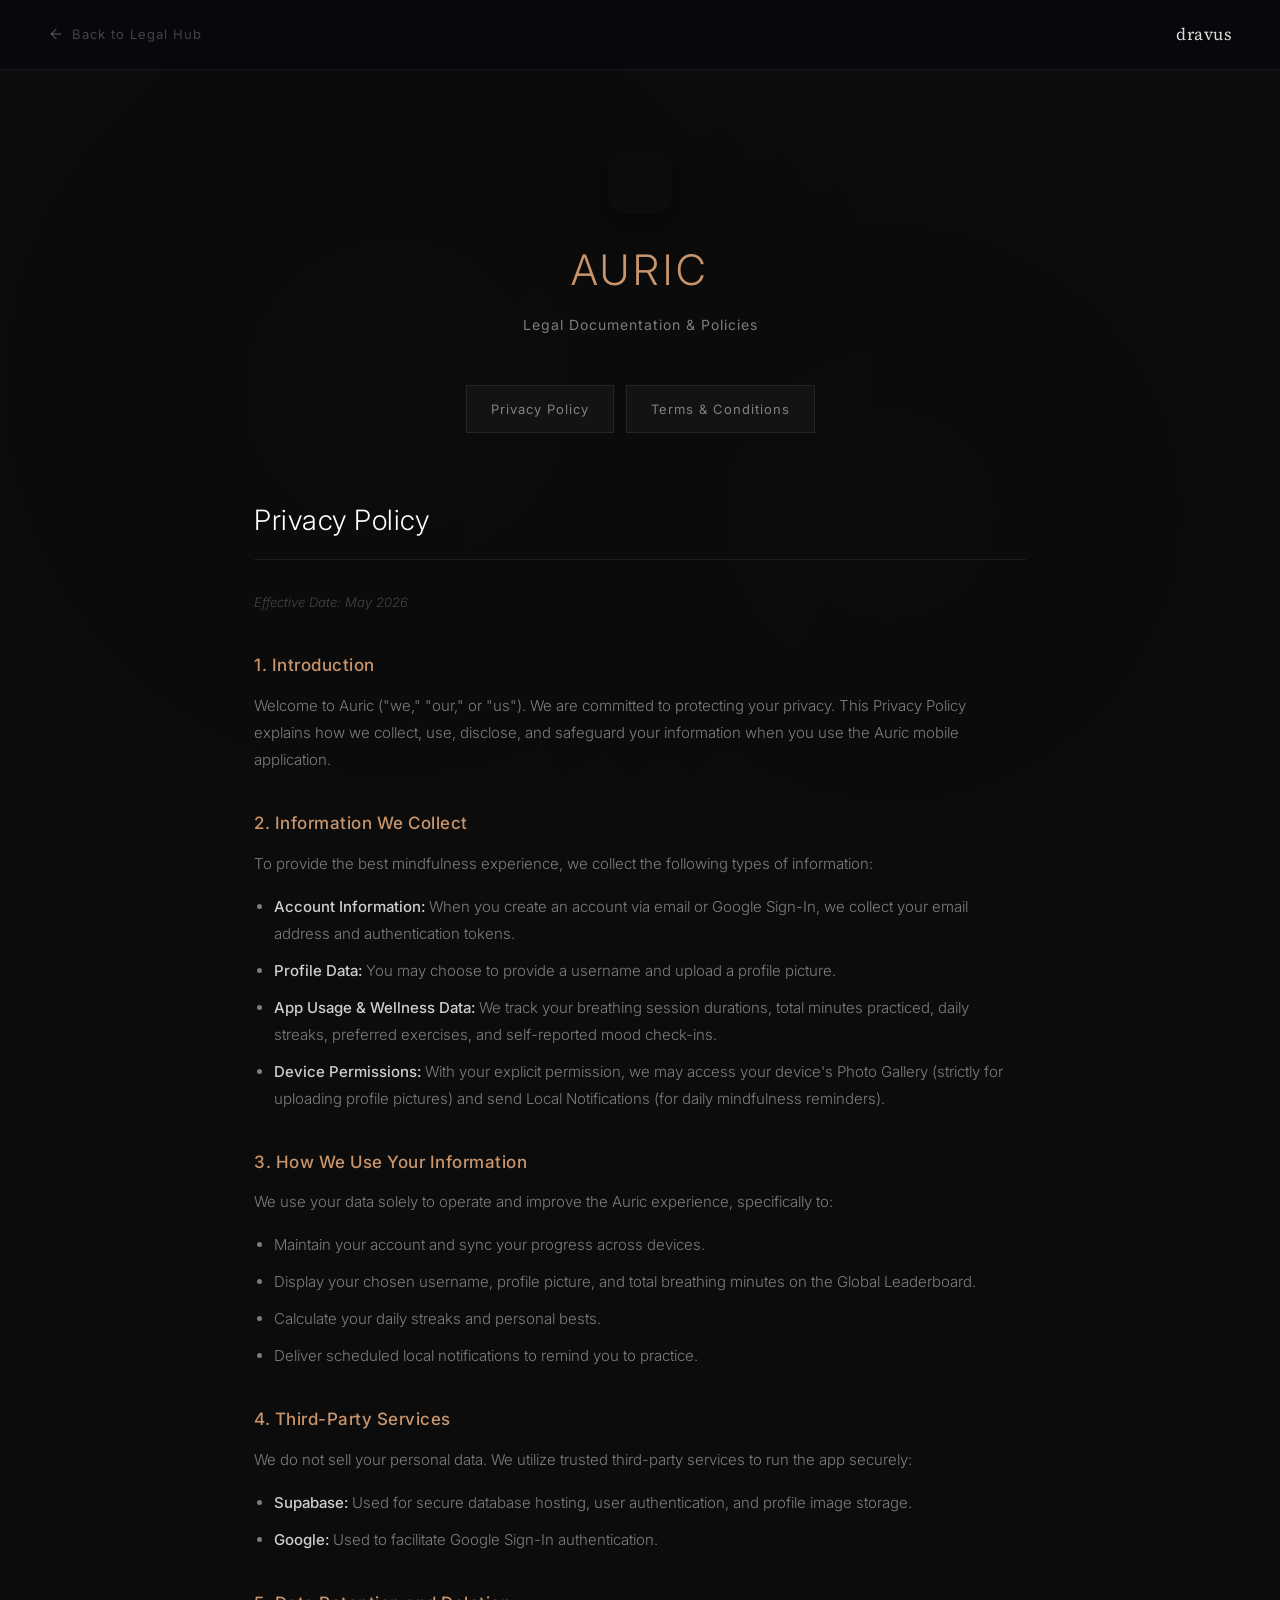
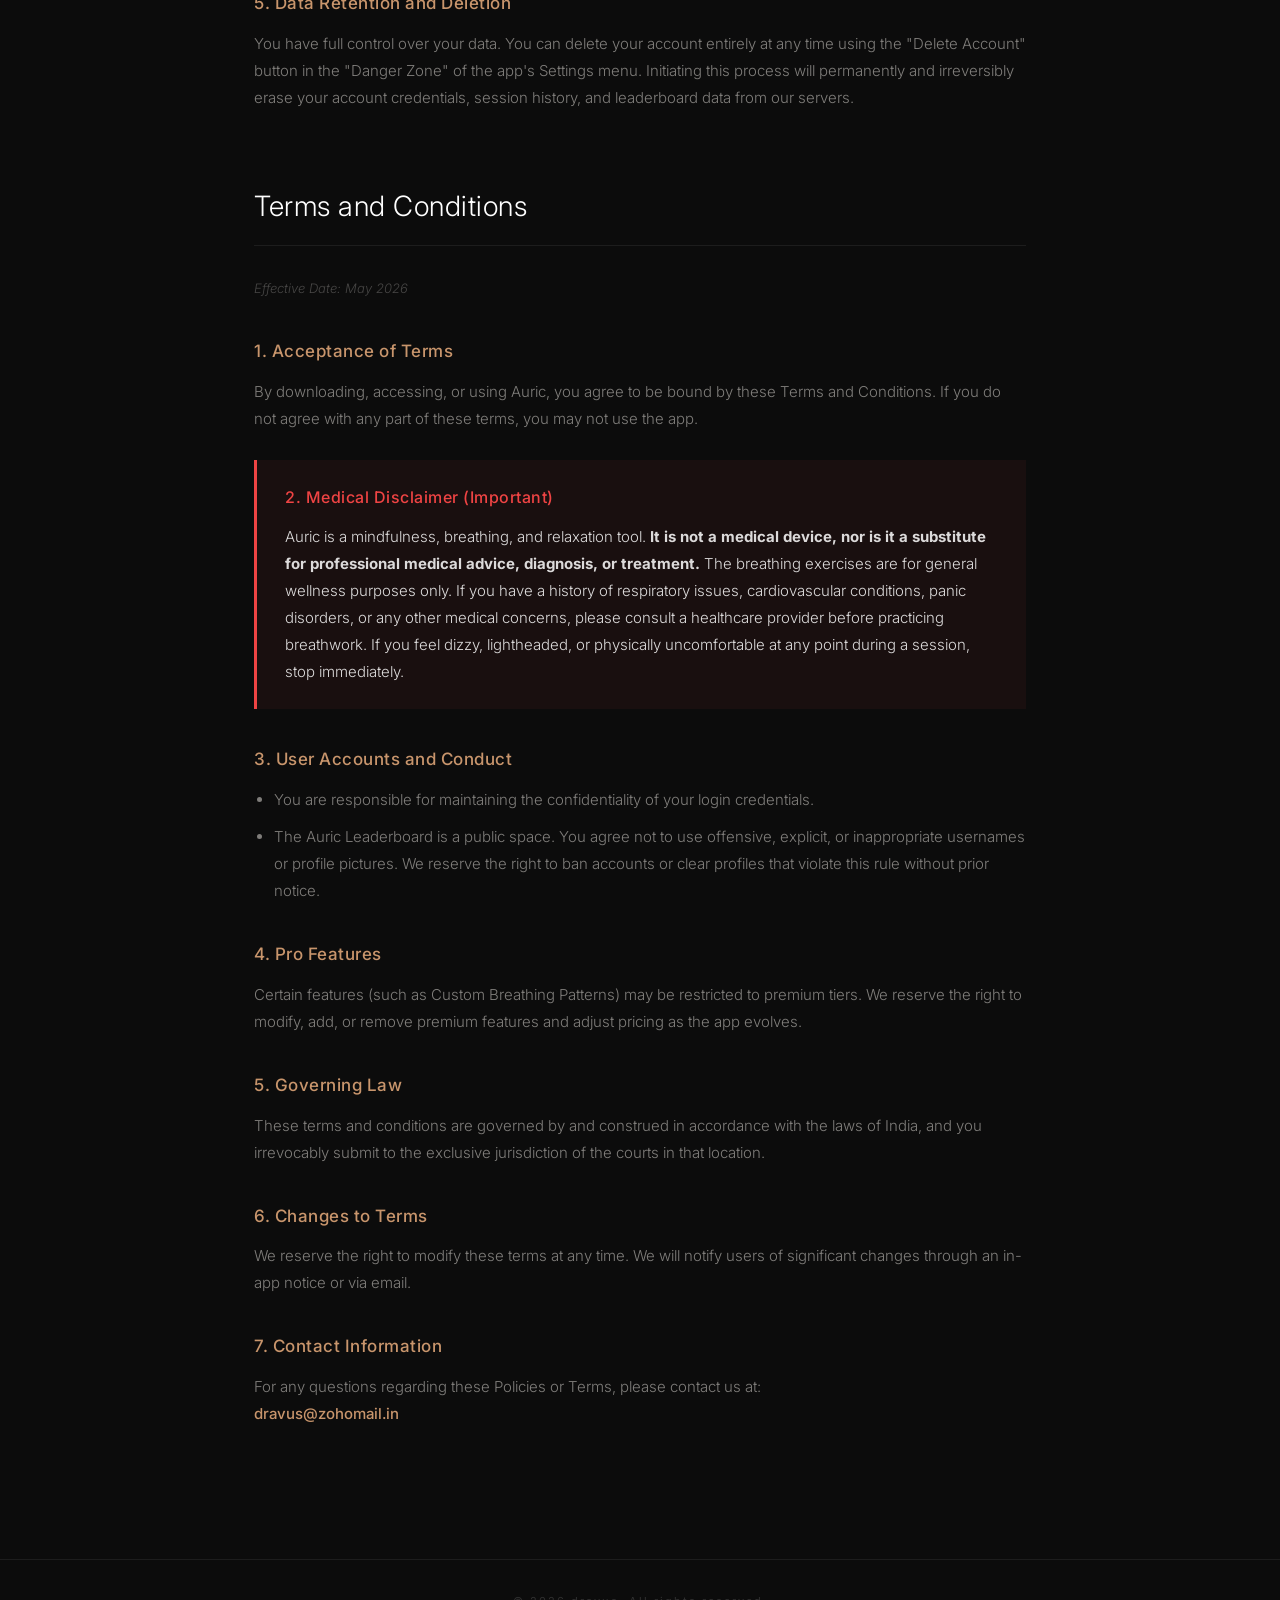
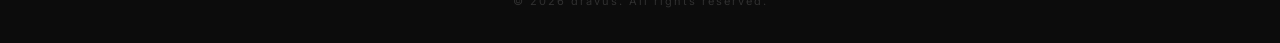
==== commit 8006738f: "Update contact email in auric-legal.html" ====
--- a/auric-legal.html
+++ b/auric-legal.html
@@ -364,7 +364,7 @@
 
         <h3>7. Contact Information</h3>
         <p>For any questions regarding these Policies or Terms, please contact us at:<br>
-          <a href="mailto:drazolinc@gmail.com" class="contact-email">drazolinc@gmail.com</a>
+          <a href="mailto:dravus@zohomail.in" class="contact-email">dravus@zohomail.in</a>
         </p>
       </section>
 
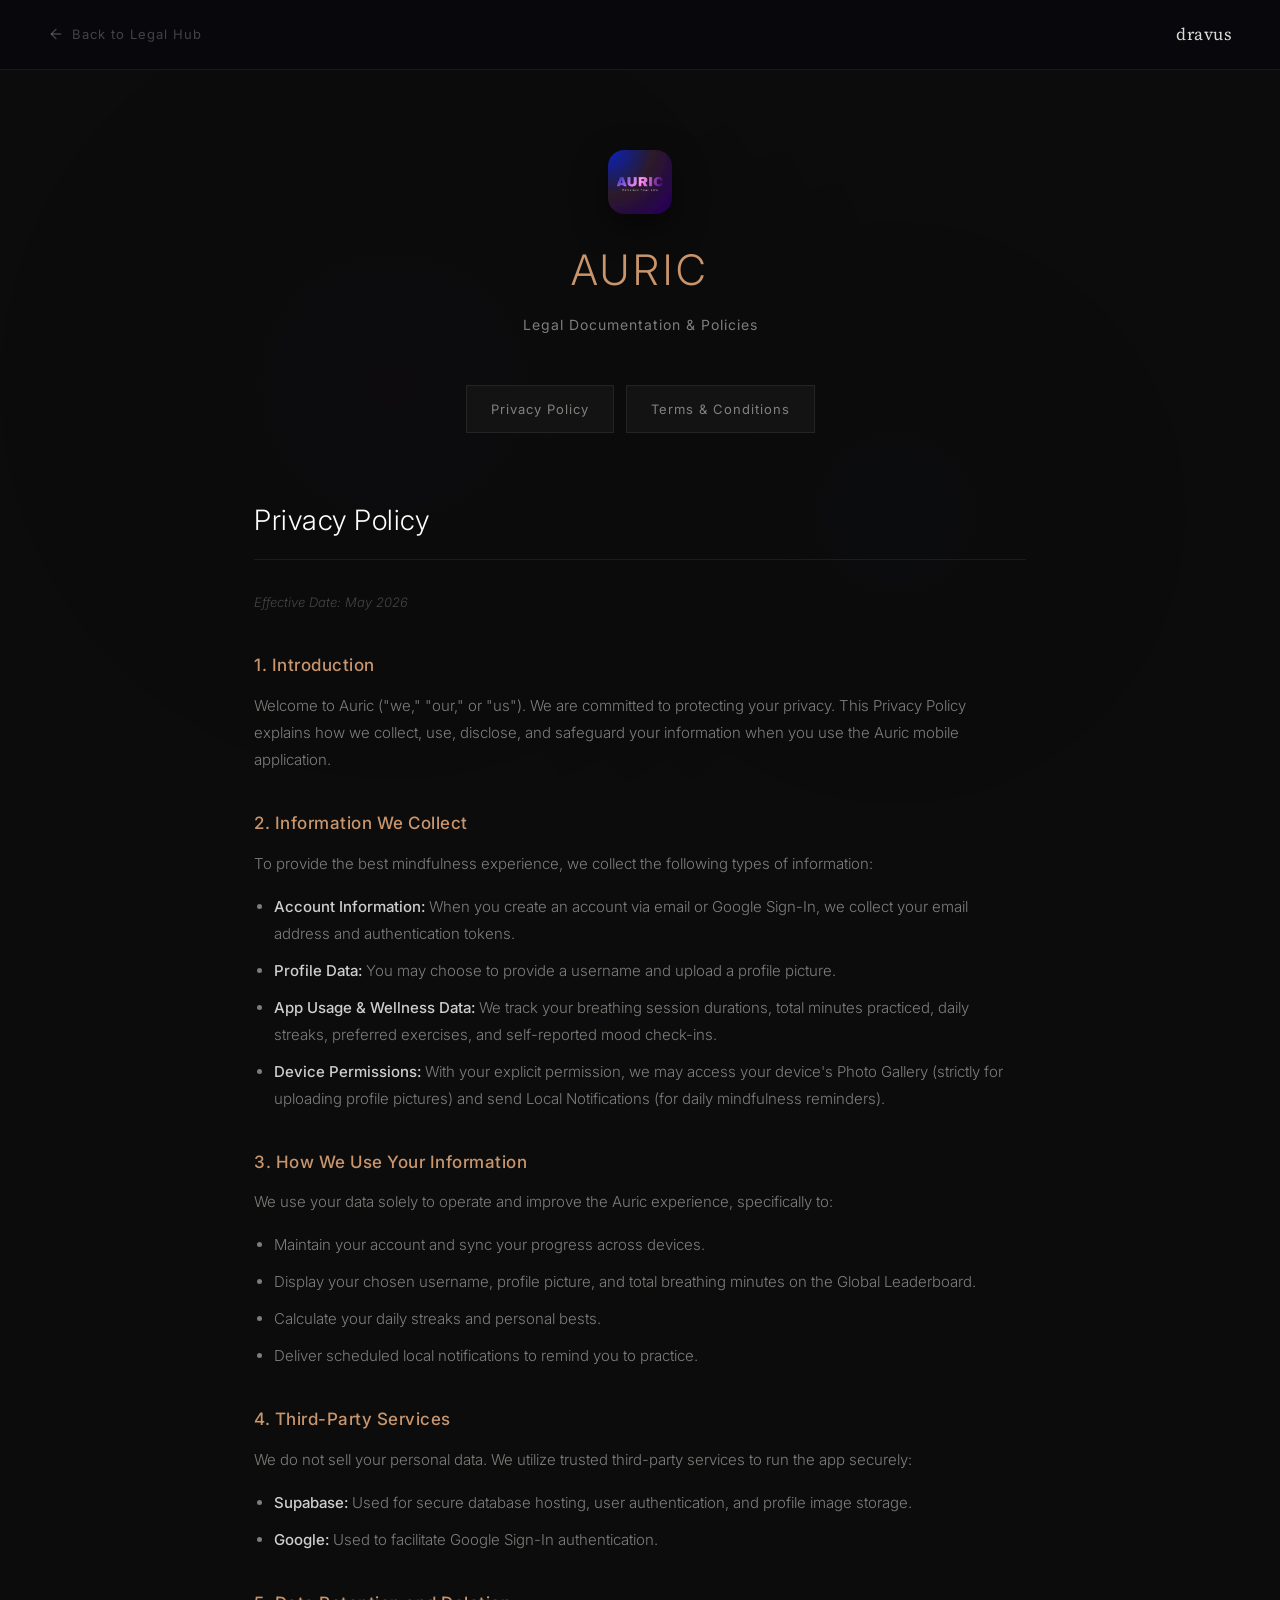
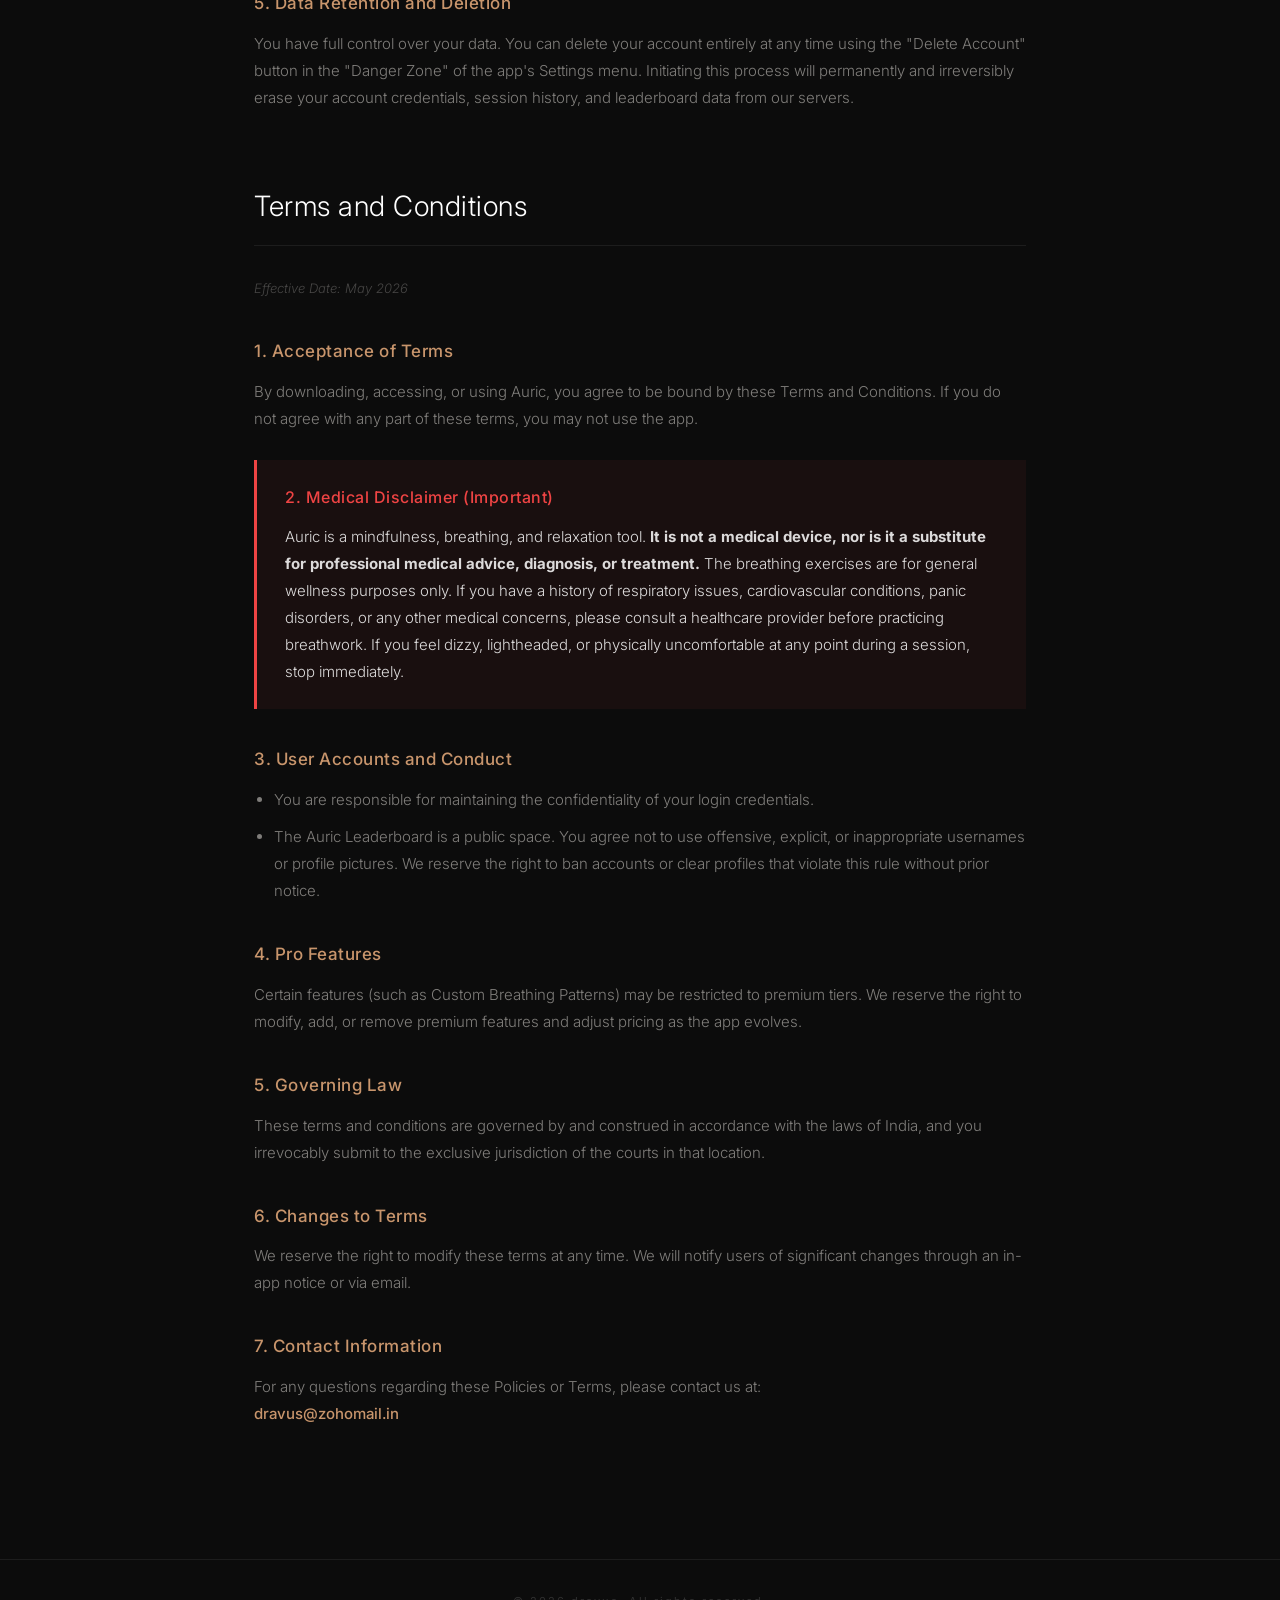
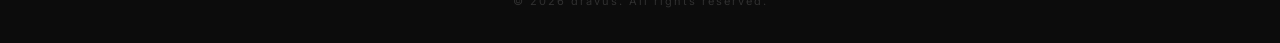
==== commit 36fa14de: "Update website files" ====
--- a/auric-legal.html
+++ b/auric-legal.html
@@ -4,10 +4,22 @@
 <head>
   <meta charset="UTF-8">
   <meta name="viewport" content="width=device-width, initial-scale=1.0">
-  <title>Auric — Legal Documentation</title>
+  <title>AURIC — Privacy Policy & Terms of Service | DRAVUS</title>
   <meta name="description"
-    content="Privacy Policy and Terms of Service for the Auric mindfulness and breathwork application.">
-  <link rel="icon" type="image/png" href="icon.png">
+    content="Privacy Policy and Terms of Service for the AURIC mindfulness and breathwork application. Learn about data collection, medical disclaimers, and user rights.">
+  <meta name="keywords" content="AURIC privacy policy, AURIC terms of service, breathwork app legal, mindfulness app privacy, DRAVUS legal">
+  <meta name="robots" content="index, follow">
+  <link rel="canonical" href="https://drazoldravus.github.io/developer-home/auric-legal.html" />
+
+  <!-- Open Graph -->
+  <meta property="og:type" content="article" />
+  <meta property="og:url" content="https://drazoldravus.github.io/developer-home/auric-legal.html" />
+  <meta property="og:title" content="AURIC — Privacy Policy & Terms of Service" />
+  <meta property="og:description" content="Legal documentation for AURIC mindfulness and breathwork application." />
+  <meta property="og:image" content="https://drazoldravus.github.io/developer-home/icon-auric.png" />
+
+  <!-- Favicon -->
+  <link rel="icon" type="image/png" href="icon-auric.png">
   <link rel="stylesheet" href="styles.css">
   <style>
     /* ── Auric Legal Specific ── */
@@ -65,7 +77,7 @@
       width: 64px;
       height: 64px;
       border-radius: 16px;
-      background: var(--bg) url('icon.png') center/cover;
+      background: var(--bg) url('icon-auric.png') center/cover;
       margin: 0 auto 20px;
       box-shadow: 0 12px 32px rgba(0, 0, 0, 0.5);
     }
--- a/styles.css
+++ b/styles.css
@@ -96,6 +96,14 @@
   font-weight:400;
   letter-spacing:0.5px;
   color:var(--text);
+  display:flex;
+  align-items:center;
+  gap:10px;
+}
+.nav-logo-icon {
+  width:24px;
+  height:24px;
+  border-radius:6px;
 }
 .nav-links { display:flex; gap:32px; align-items:center; }
 .nav-link {
@@ -315,6 +323,9 @@
   background:var(--bg) url('icon.png') center/cover;
   box-shadow:0 4px 20px rgba(0,0,0,0.4);
 }
+.phone-app-icon--auric {
+  background:var(--bg) url('icon-auric.png') center/cover;
+}
 .phone-app-icon--lumio {
   background:var(--bg) url('icon-lumio.png') center/cover;
 }
@@ -406,6 +417,9 @@
   flex-shrink:0;
   background:var(--bg) url('icon.png') center/cover;
   box-shadow:0 2px 8px rgba(0,0,0,0.3);
+}
+.app-icon--auric {
+  background:var(--bg) url('icon-auric.png') center/cover;
 }
 .app-icon--lumio {
   background:var(--bg) url('icon-lumio.png') center/cover;
@@ -660,6 +674,23 @@
   padding:48px 24px 36px;
   border-top:1px solid var(--border);
   margin-top:40px;
+}
+.footer-logo {
+  display:flex;
+  align-items:center;
+  justify-content:center;
+  gap:10px;
+  margin-bottom:20px;
+  font-family:var(--font-heading);
+  font-size:17px;
+  font-weight:400;
+  letter-spacing:0.5px;
+  color:var(--text);
+}
+.footer-logo-icon {
+  width:28px;
+  height:28px;
+  border-radius:7px;
 }
 .footer-built {
   font-size:10px;
